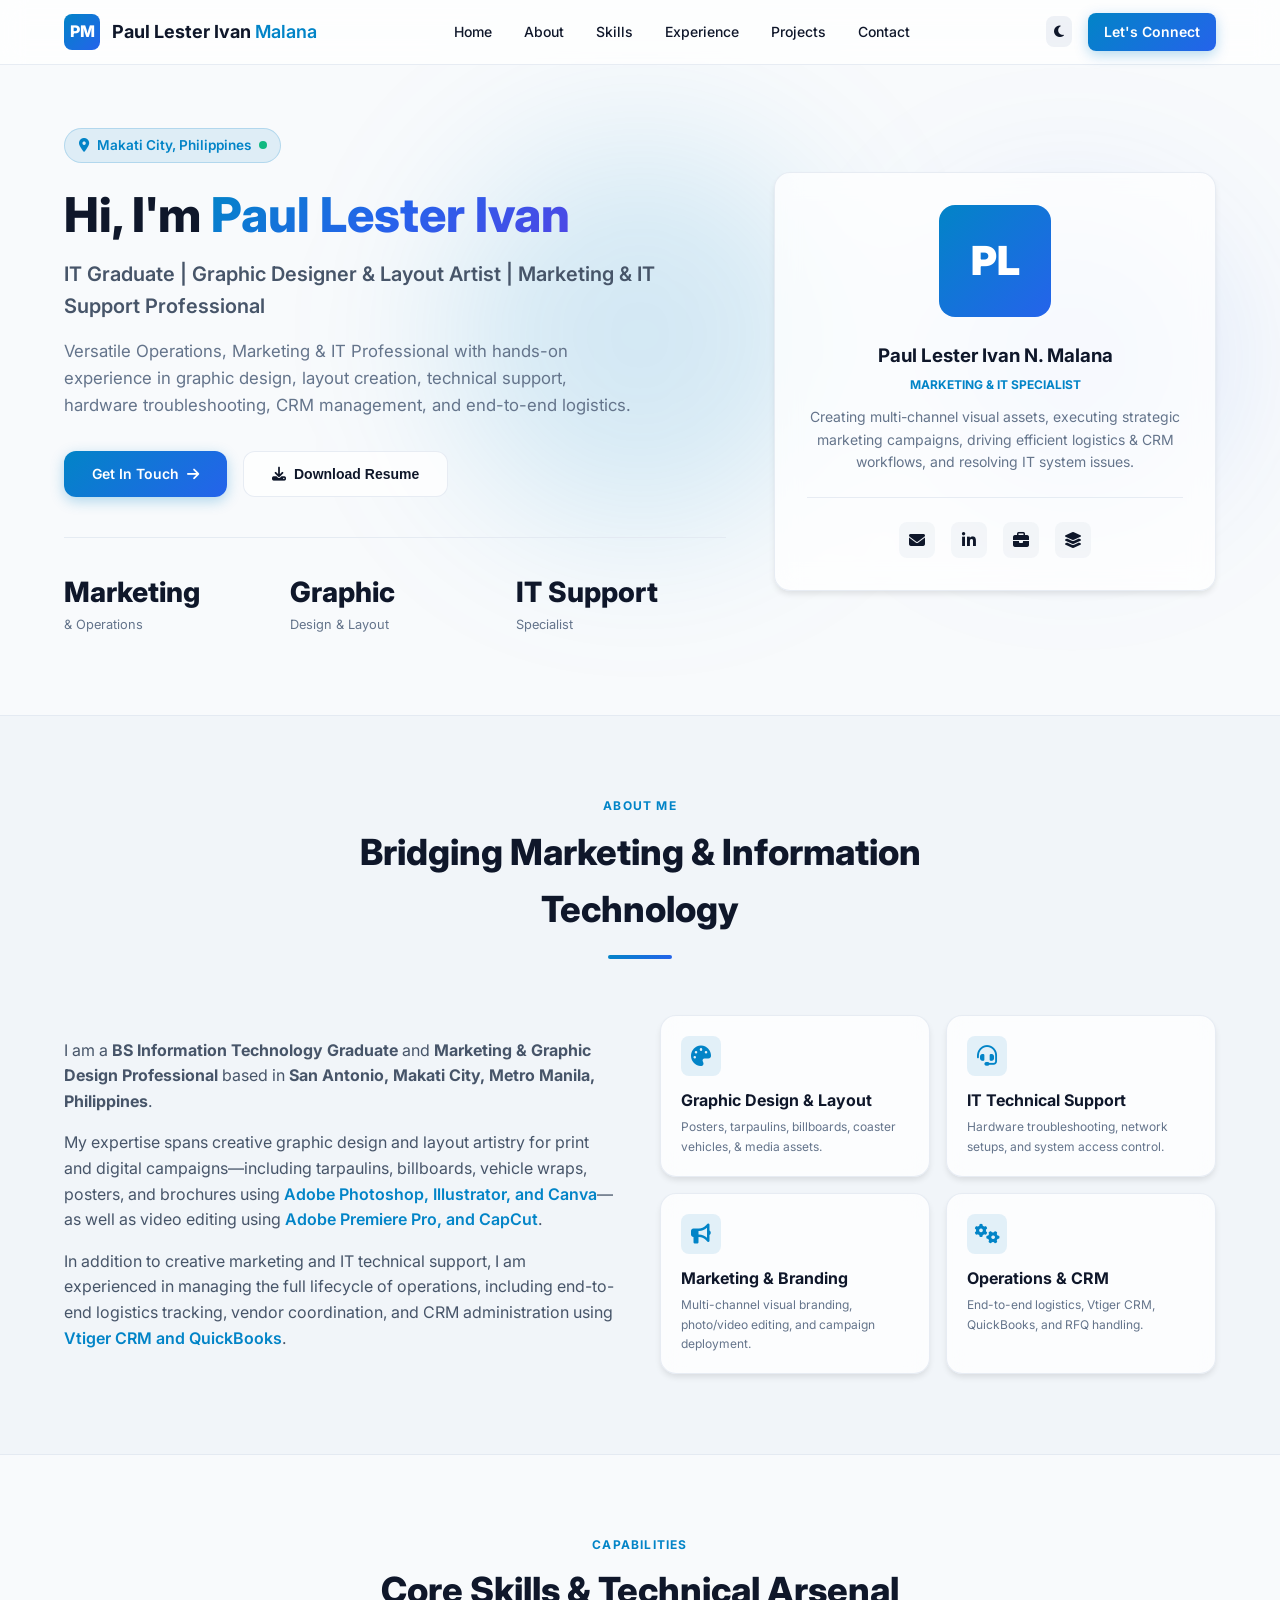
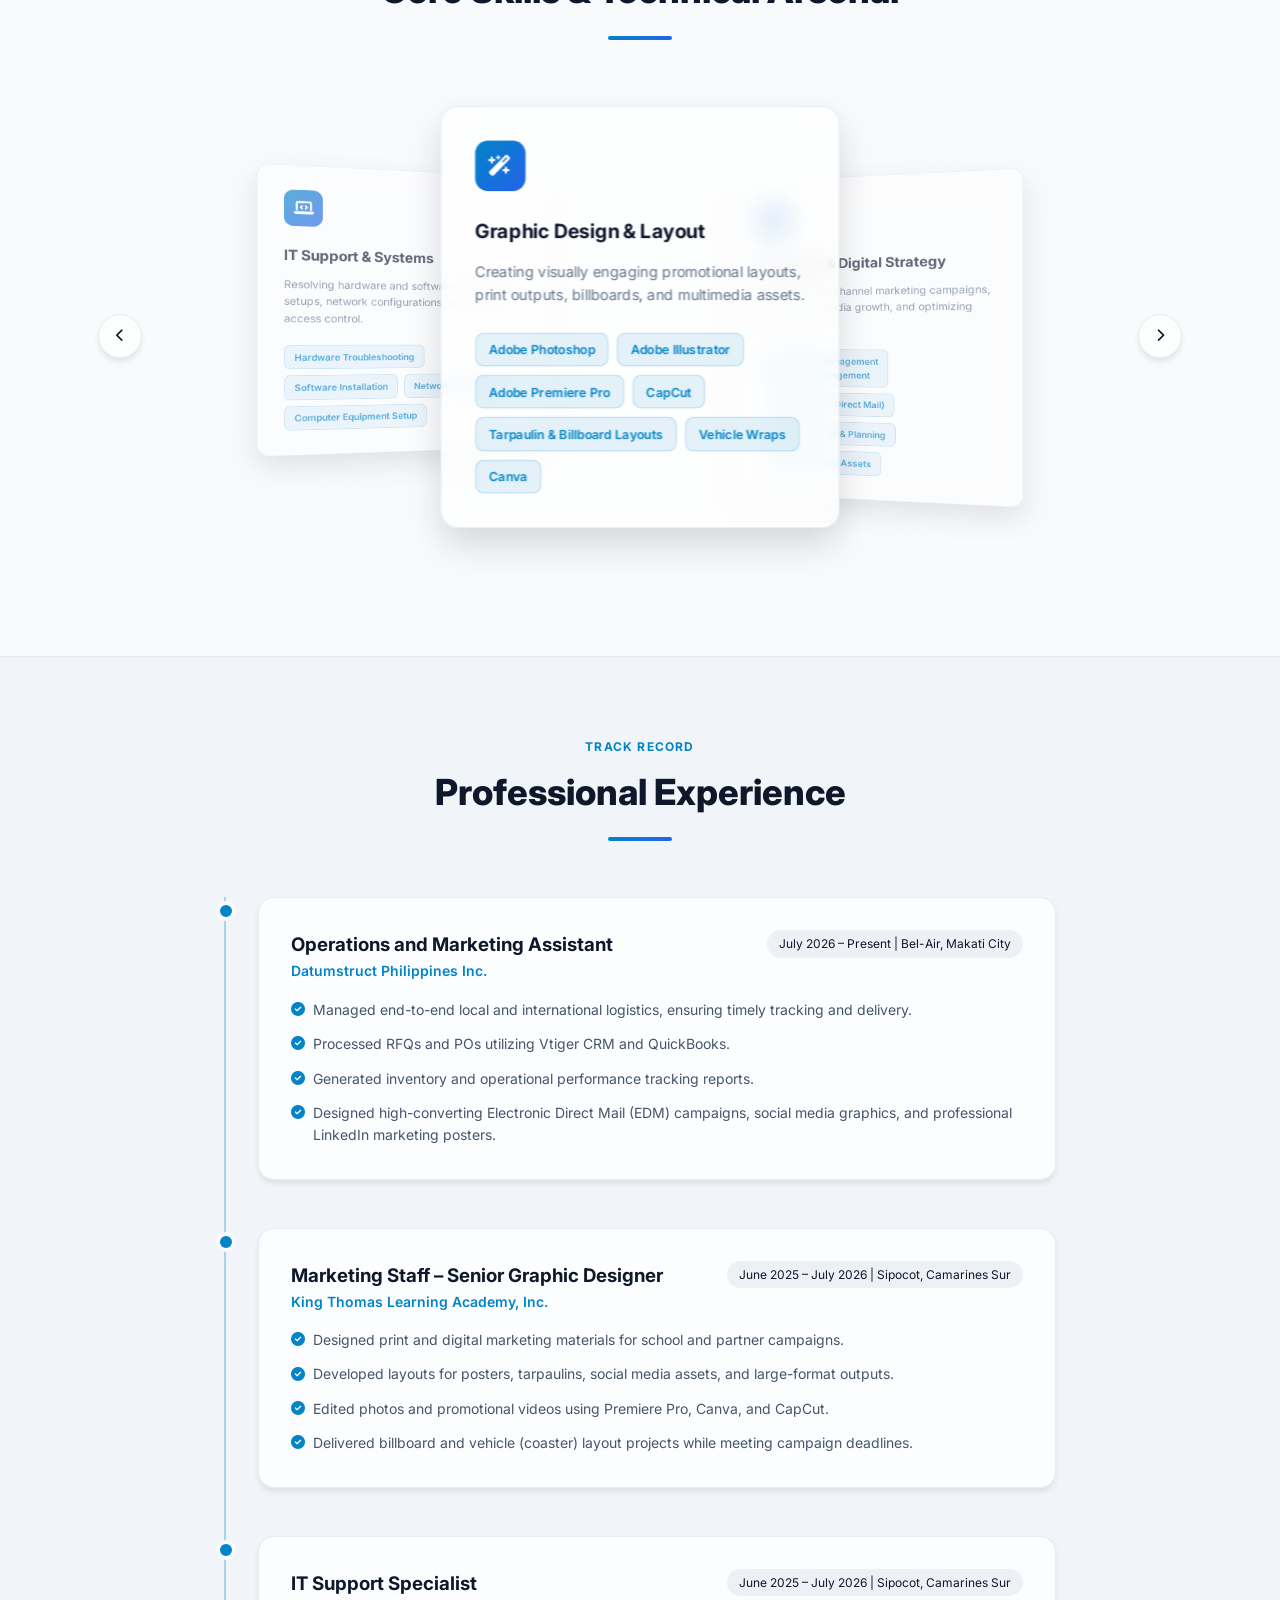
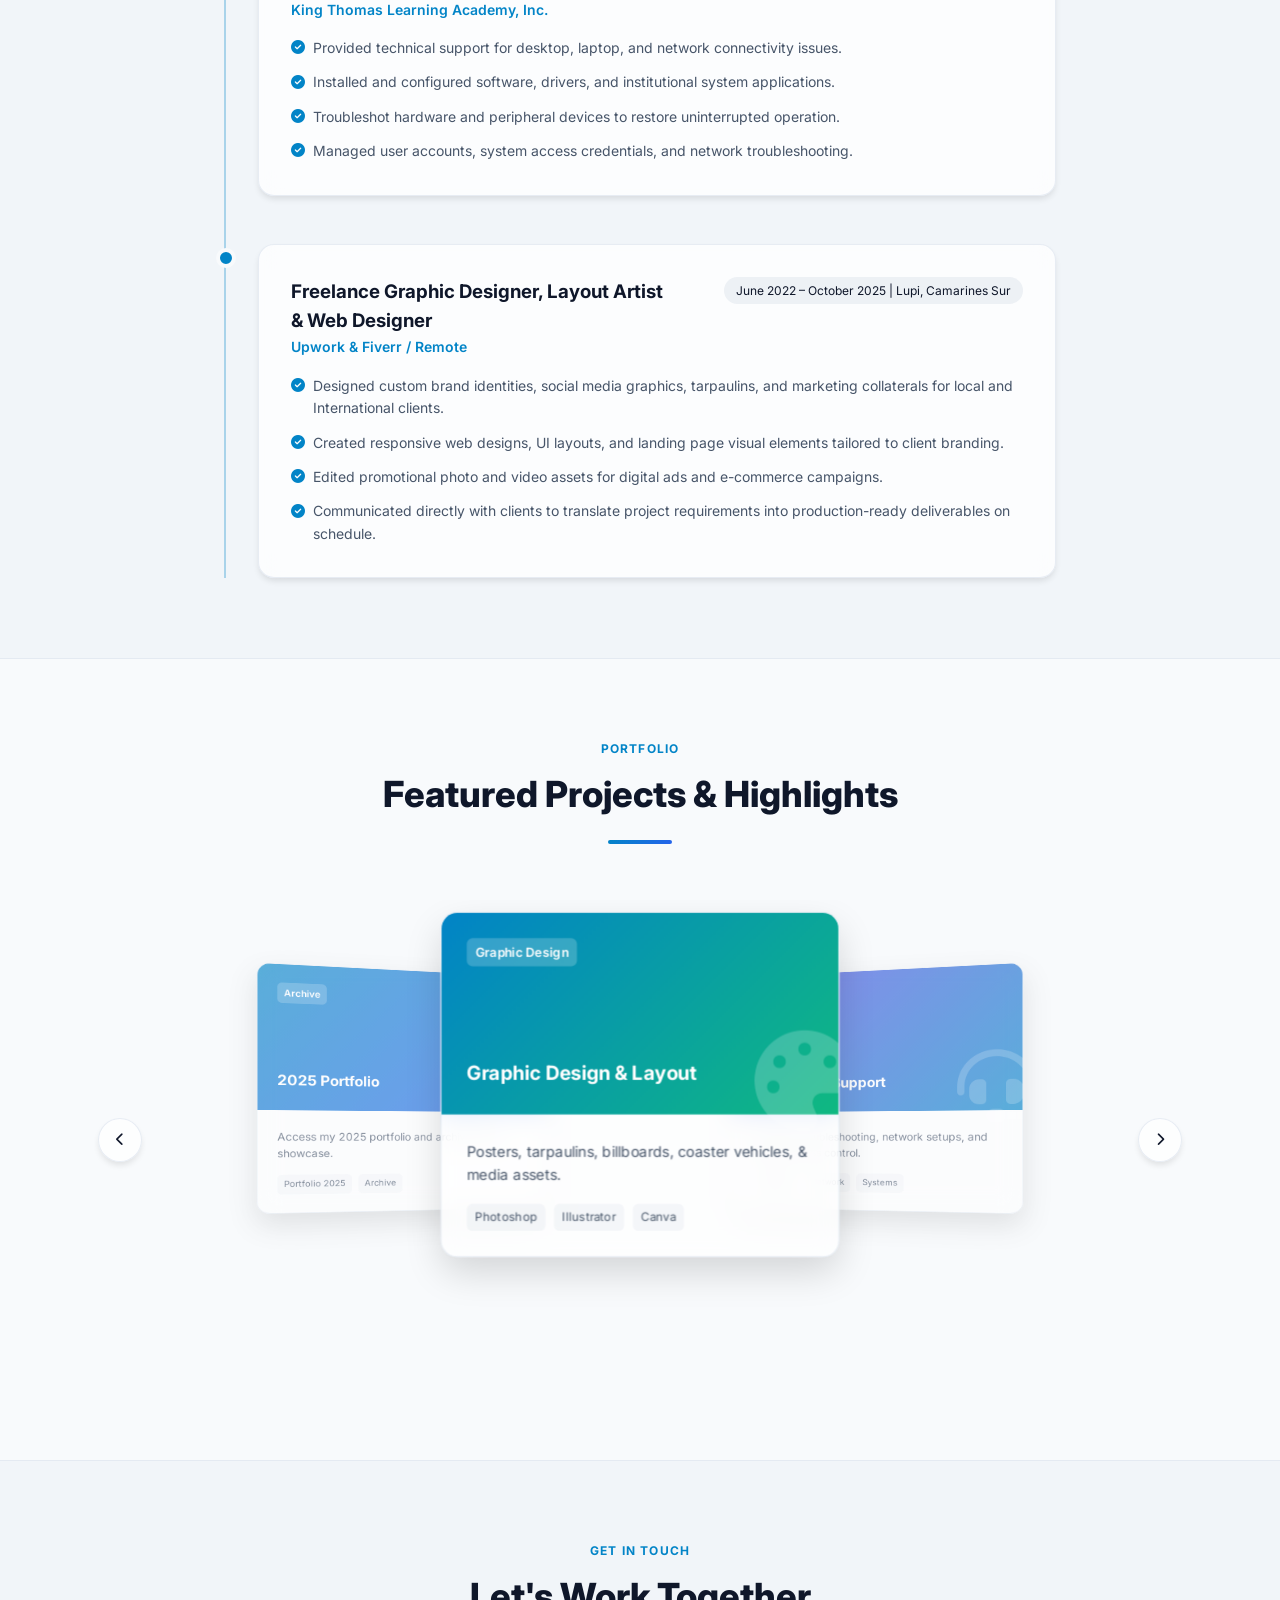
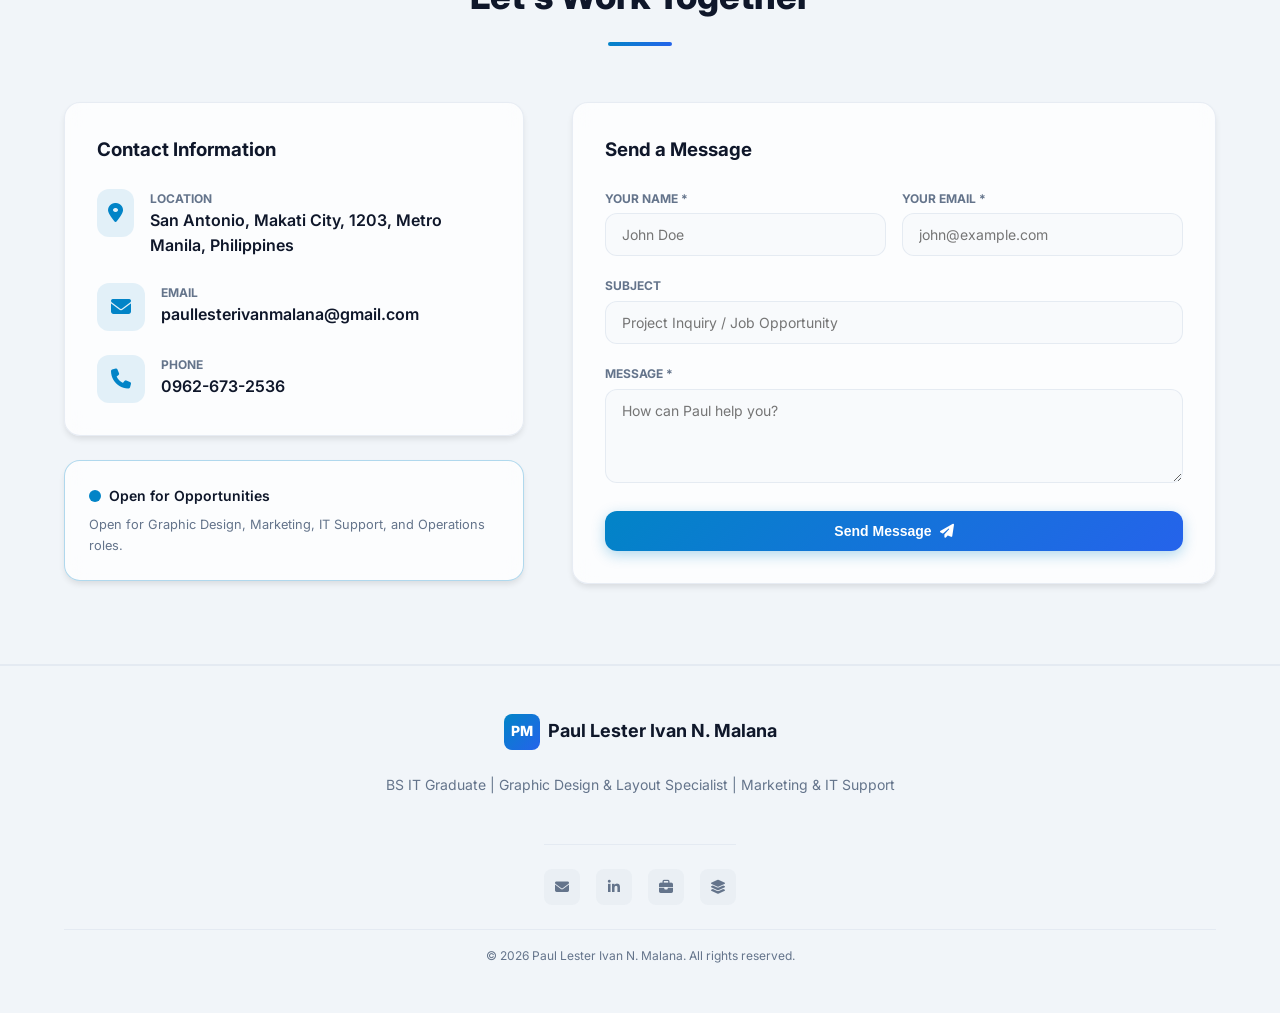
==== index.html @ d12003b9 "Renamed main files" ====
<!DOCTYPE html>
<html lang="en">
<head>
    <meta charset="UTF-8">
    <meta name="viewport" content="width=device-width, initial-scale=1.0">
    <title>Paul Lester Ivan N. Malana | IT Graduate & Graphic Designer</title>
    <link rel="stylesheet" href="https://cdnjs.cloudflare.com/ajax/libs/font-awesome/6.4.0/css/all.min.css">
    <link href="https://fonts.googleapis.com/css2?family=Inter:wght@300;400;500;600;700;800&display=swap" rel="stylesheet">
    <link rel="stylesheet" href="styles.css">
    <script src="projects-carousel.js"></script>
    <script src="experience-animation.js"></script>
    <script src="script.js"></script>
</head>
<body>

    <!-- Header Navigation -->
    <header class="navbar" id="navbar">
        <div class="nav-container">
            <a href="#home" class="brand-logo">
                <div class="logo-badge">PM</div>
                <span class="logo-text">
                    Paul Lester Ivan <span class="highlight-text">Malana</span>
                </span>
            </a>

            <nav class="desktop-nav">
                <a href="#home">Home</a>
                <a href="#about">About</a>
                <a href="#skills">Skills</a>
                <a href="#experience">Experience</a>
                <a href="#projects">Projects</a>
                <a href="#contact">Contact</a>
            </nav>

            <div class="desktop-actions">
                <button id="themeToggle" class="icon-btn" aria-label="Toggle Theme">
                    <i class="fa-solid fa-moon icon-moon"></i>
                    <i class="fa-solid fa-sun icon-sun"></i>
                </button>
                <a href="#contact" class="btn btn-primary btn-sm">Let's Connect</a>
            </div>

            <div class="mobile-controls">
                <button id="themeToggleMobile" class="icon-btn" aria-label="Toggle Theme Mobile">
                    <i class="fa-solid fa-moon icon-moon"></i>
                    <i class="fa-solid fa-sun icon-sun"></i>
                </button>
                <button id="mobileMenuBtn" class="icon-btn" aria-label="Open Navigation Menu">
                    <i class="fa-solid fa-bars" id="menuIcon"></i>
                </button>
            </div>
        </div>

        <div id="mobileMenu" class="mobile-menu hidden">
            <a href="#home">Home</a>
            <a href="#about">About</a>
            <a href="#skills">Skills</a>
            <a href="#experience">Experience</a>
            <a href="#projects">Projects</a>
            <a href="#contact">Contact</a>
            <a href="#contact" class="btn btn-primary btn-full">Get In Touch</a>
        </div>
    </header>

    <main class="main-content">
        <!-- Hero Section -->
        <section id="home" class="hero-section">
            <div class="glow-effect glow-1"></div>
            <div class="glow-effect glow-2"></div>

            <div class="container hero-grid">
                <div class="hero-text">
                    <div class="status-badge">
                        <i class="fa-solid fa-location-dot"></i>
                        <span>Makati City, Philippines</span>
                        <span class="dot-pulse"></span>
                    </div>

                    <h1 class="hero-title">
                        Hi, I'm <span class="gradient-text">Paul Lester Ivan</span>
                    </h1>

                    <p class="hero-subtitle">
                        IT Graduate | Graphic Designer & Layout Artist | Marketing & IT Support Professional
                    </p>

                    <p class="hero-description">
                        Versatile Operations, Marketing & IT Professional with hands-on experience in graphic design, layout creation, technical support, hardware troubleshooting, CRM management, and end-to-end logistics.
                    </p>

                    <div class="hero-actions">
                        <a href="#contact" class="btn btn-primary">
                            Get In Touch <i class="fa-solid fa-arrow-right"></i>
                        </a>
                        <button id="downloadResumeBtn" class="btn btn-secondary">
                            <i class="fa-solid fa-download"></i>
                            <span>Download Resume</span>
                        </button>
                    </div>

                    <div class="quick-stats">
                        <div class="stat-item">
                            <p class="stat-number">Marketing</p>
                            <p class="stat-label">& Operations
                        </div>
                        <div class="stat-item">
                            <p class="stat-number">Graphic</p>
                            <p class="stat-label">Design & Layout</p>
                        </div>
                        <div class="stat-item">
                            <p class="stat-number">IT Support</p>
                            <p class="stat-label">Specialist
                        </div>
                    </div>
                </div>

                <div class="hero-visual">
                    <div class="profile-card glass-card">
                        <div class="avatar-box">PL</div>
                        <div class="profile-info">
                            <h3>Paul Lester Ivan N. Malana</h3>
                            <p class="role-tag">Marketing & IT Specialist</p>
                            <p class="quote">Creating multi-channel visual assets, executing strategic marketing campaigns, driving efficient logistics & CRM workflows, and resolving IT system issues.</p>
                        </div>
                        <div class="social-links">
                            <a href="mailto:paullesterivanmalana@gmail.com" aria-label="Email"><i class="fa-solid fa-envelope"></i></a>
                            <a href="https://linkedin.com/in/paul-lester-ivan-malana-a053092b8" target="_blank" rel="noopener noreferrer" aria-label="LinkedIn"><i class="fa-brands fa-linkedin-in"></i></a>
                            <a href="https://profile.indeed.com" target="_blank" rel="noopener noreferrer" aria-label="Indeed"><i class="fa-solid fa-briefcase"></i></a>
                            <a href="#skills" aria-label="Skills"><i class="fa-solid fa-layer-group"></i></a>
                        </div>
                    </div>
                </div>
            </div>
        </section>

        <!-- About Section -->
        <section id="about" class="section alt-bg">
            <div class="container">
                <div class="section-header">
                    <h2 class="sub-heading">About Me</h2>
                    <p class="main-heading">Bridging Marketing & Information Technology</p>
                    <div class="heading-line"></div>
                </div>

                <div class="about-grid">
                    <div class="about-bio">
                        <p>I am a <strong>BS Information Technology Graduate</strong> and <strong>Marketing & Graphic Design Professional</strong> based in <strong>San Antonio, Makati City, Metro Manila, Philippines</strong>.</p>
                        <p>My expertise spans creative graphic design and layout artistry for print and digital campaigns—including tarpaulins, billboards, vehicle wraps, posters, and brochures using <span class="highlight-text">Adobe Photoshop, Illustrator, and Canva</span>—as well as video editing using <span class="highlight-text">Adobe Premiere Pro, and CapCut</span>.</p>
                        <p>In addition to creative marketing and IT technical support, I am experienced in managing the full lifecycle of operations, including end-to-end logistics tracking, vendor coordination, and CRM administration using <span class="highlight-text">Vtiger CRM and QuickBooks</span>.</p>
                    </div>

                    <div class="cards-grid">
                        <div class="glass-card feature-card">
                            <div class="card-icon"><i class="fa-solid fa-palette"></i></div>
                            <h4>Graphic Design & Layout</h4>
                            <p>Posters, tarpaulins, billboards, coaster vehicles, & media assets.</p>
                        </div>

                        <div class="glass-card feature-card">
                            <div class="card-icon"><i class="fa-solid fa-headset"></i></div>
                            <h4>IT Technical Support</h4>
                            <p>Hardware troubleshooting, network setups, and system access control.</p>
                        </div>

                        <div class="glass-card feature-card">
                            <div class="card-icon"><i class="fa-solid fa-bullhorn"></i></div>
                            <h4>Marketing & Branding</h4>
                            <p>Multi-channel visual branding, photo/video editing, and campaign deployment.</p>
                        </div>

                        <div class="glass-card feature-card">
                            <div class="card-icon"><i class="fa-solid fa-gears"></i></div>
                            <h4>Operations & CRM</h4>
                            <p>End-to-end logistics, Vtiger CRM, QuickBooks, and RFQ handling.</p>
                        </div>
                        </div>
                    </div>
                </div>
            </div>
        </section>

        <!-- Skills Section with 3D Cylinder Loop Carousel -->
        <section id="skills" class="section">
            <div class="container">
                <div class="section-header">
                    <h2 class="sub-heading">Capabilities</h2>
                    <p class="main-heading">Core Skills & Technical Arsenal</p>
                    <div class="heading-line"></div>
                </div>

                <div class="cylinder-carousel-container">
                    <button class="carousel-btn prev-btn" id="skillsPrevBtn" aria-label="Previous Slide">
                        <i class="fa-solid fa-chevron-left"></i>
                    </button>

                    <div class="cylinder-stage" id="skillsStage">
                        <div class="cylinder-track" id="skillsTrack">
                            
                            <!-- Card 1 -->
                            <div class="glass-card skill-card cylinder-card">
                                <div class="skill-icon"><i class="fa-solid fa-wand-magic-sparkles"></i></div>
                                <h3>Graphic Design & Layout</h3>
                                <p>Creating visually engaging promotional layouts, print outputs, billboards, and multimedia assets.</p>
                                <div class="tag-group">
                                    <span class="tag">Adobe Photoshop</span>
                                    <span class="tag">Adobe Illustrator</span>
                                    <span class="tag">Adobe Premiere Pro</span>
                                    <span class="tag">CapCut</span>
                                    <span class="tag">Tarpaulin & Billboard Layouts</span>
                                    <span class="tag">Vehicle Wraps</span>
                                    <span class="tag">Canva</span>
                                </div>
                            </div>

                            <!-- Card 2 -->
                            <div class="glass-card skill-card cylinder-card">
                                <div class="skill-icon"><i class="fa-solid fa-bullhorn"></i></div>
                                <h3>Marketing & Digital Strategy</h3>
                                <p>Executing multi-channel marketing campaigns, driving social media growth, and optimizing email outreach.</p>
                                <div class="tag-group">
                                    <span class="tag">Social Media Management <br> & Audience Engagement</span>
                                    <span class="tag">EDM (Electronic Direct Mail)</span>
                                    <span class="tag">Content Strategy & Planning</span>
                                    <span class="tag">Digital Marketing Assets</span>
                                </div>
                            </div>

                            <!-- Card 3 -->
                            <div class="glass-card skill-card cylinder-card">
                                <div class="skill-icon"><i class="fa-solid fa-gears"></i></div>
                                <h3>Operations & CRM</h3>
                                <p>Handling end-to-end local & international logistics Arrangement, QuickBooks logging, and Vtiger CRM workflows.</p>
                                <div class="tag-group">
                                    <span class="tag">Vtiger CRM</span>
                                    <span class="tag">QuickBooks</span>
                                    <span class="tag">Logistics Arrangement</span>
                                    <span class="tag">Vendor RFQs & POs</span>
                                    <span class="tag">MS Office / Excel</span>
                                </div>
                            </div>

                            <!-- Card 4 -->
                            <div class="glass-card skill-card cylinder-card">
                                <div class="skill-icon"><i class="fa-solid fa-laptop-code"></i></div>
                                <h3>IT Support & Systems</h3>
                                <p>Resolving hardware and software issues, driver setups, network configurations, and system access control.</p>
                                <div class="tag-group">
                                    <span class="tag">Hardware Troubleshooting</span>
                                    <span class="tag">Software Installation</span>
                                    <span class="tag">Network Connectivity</span>
                                    <span class="tag">Computer Equipment Setup</span>
                                </div>
                            </div>

                        </div>
                    </div>

                    <button class="carousel-btn next-btn" id="skillsNextBtn" aria-label="Next Slide">
                        <i class="fa-solid fa-chevron-right"></i>
                    </button>
                </div>
            </div>
        </section>

        <!-- Experience Section -->
        <section id="experience" class="section alt-bg">
            <div class="container">
                <div class="section-header">
                    <h2 class="sub-heading">Track Record</h2>
                    <p class="main-heading">Professional Experience</p>
                    <div class="heading-line"></div>
                </div>

                <div class="timeline">
                    <!-- Role 1: Datumstruct -->
                    <div class="timeline-item">
                        <div class="timeline-dot"></div>
                        <div class="glass-card timeline-card">
                            <div class="timeline-header">
                                <div>
                                    <h3>Operations and Marketing Assistant</h3>
                                    <p class="company-name">Datumstruct Philippines Inc.</p>
                                </div>
                                <span class="time-badge">July 2026 – Present | Bel-Air, Makati City</span>
                            </div>
                            <ul class="bullet-list">
                                <li><i class="fa-solid fa-circle-check"></i> Managed end-to-end local and international logistics, ensuring timely tracking and delivery.</li>
                                <li><i class="fa-solid fa-circle-check"></i> Processed RFQs and POs utilizing Vtiger CRM and QuickBooks.</li>
                                <li><i class="fa-solid fa-circle-check"></i> Generated inventory and operational performance tracking reports.</li>
                                <li><i class="fa-solid fa-circle-check"></i> Designed high-converting Electronic Direct Mail (EDM) campaigns, social media graphics, and professional LinkedIn marketing posters.</li>
                            </ul>
                        </div>
                    </div>

                    <!-- Role 2: King Thomas Marketing/Graphic Design -->
                    <div class="timeline-item">
                        <div class="timeline-dot"></div>
                        <div class="glass-card timeline-card">
                            <div class="timeline-header">
                                <div>
                                    <h3>Marketing Staff – Senior Graphic Designer</h3>
                                    <p class="company-name">King Thomas Learning Academy, Inc.</p>
                                </div>
                                <span class="time-badge">June 2025 – July 2026 | Sipocot, Camarines Sur</span>
                            </div>
                            <ul class="bullet-list">
                                <li><i class="fa-solid fa-circle-check"></i> Designed print and digital marketing materials for school and partner campaigns.</li>
                                <li><i class="fa-solid fa-circle-check"></i> Developed layouts for posters, tarpaulins, social media assets, and large-format outputs.</li>
                                <li><i class="fa-solid fa-circle-check"></i> Edited photos and promotional videos using Premiere Pro, Canva, and CapCut.</li>
                                <li><i class="fa-solid fa-circle-check"></i> Delivered billboard and vehicle (coaster) layout projects while meeting campaign deadlines.</li>
                            </ul>
                        </div>
                    </div>

                    <!-- Role 3: King Thomas IT Support -->
                    <div class="timeline-item">
                        <div class="timeline-dot"></div>
                        <div class="glass-card timeline-card">
                            <div class="timeline-header">
                                <div>
                                    <h3>IT Support Specialist</h3>
                                    <p class="company-name">King Thomas Learning Academy, Inc.</p>
                                </div>
                                <span class="time-badge">June 2025 – July 2026 | Sipocot, Camarines Sur</span>
                            </div>
                            <ul class="bullet-list">
                                <li><i class="fa-solid fa-circle-check"></i> Provided technical support for desktop, laptop, and network connectivity issues.</li>
                                <li><i class="fa-solid fa-circle-check"></i> Installed and configured software, drivers, and institutional system applications.</li>
                                <li><i class="fa-solid fa-circle-check"></i> Troubleshot hardware and peripheral devices to restore uninterrupted operation.</li>
                                <li><i class="fa-solid fa-circle-check"></i> Managed user accounts, system access credentials, and network troubleshooting.</li>
                            </ul>
                        </div>
                    </div>

                    <!-- Role 4: Freelance (NEW) -->
                    <div class="timeline-item">
                        <div class="timeline-dot"></div>
                        <div class="glass-card timeline-card">
                            <div class="timeline-header">
                                <div>
                                    <h3>Freelance Graphic Designer, Layout Artist <br>& Web Designer</h3>
                                    <p class="company-name">Upwork & Fiverr / Remote</p>
                                </div>
                                <span class="time-badge"> June 2022 – October 2025 | Lupi, Camarines Sur</span>
                            </div>
                            <ul class="bullet-list">
                                <li><i class="fa-solid fa-circle-check"></i> Designed custom brand identities, social media graphics, tarpaulins, and marketing collaterals for local and International clients.</li>
                                <li><i class="fa-solid fa-circle-check"></i> Created responsive web designs, UI layouts, and landing page visual elements tailored to client branding.</li>
                                <li><i class="fa-solid fa-circle-check"></i> Edited promotional photo and video assets for digital ads and e-commerce campaigns.</li>
                                <li><i class="fa-solid fa-circle-check"></i> Communicated directly with clients to translate project requirements into production-ready deliverables on schedule.</li>
                            </ul>
                        </div>
                    </div>
                </div>
            </div>
        </section>

        <!-- Projects Section -->
        <section id="projects" class="section">
            <div class="container">
                <div class="section-header">
                    <h2 class="sub-heading">Portfolio</h2>
                    <p class="main-heading">Featured Projects & Highlights</p>
                    <div class="heading-line"></div>
                </div>

                <div class="cylinder-carousel-container">
                    <button class="carousel-btn prev-btn" id="projectsPrevBtn" aria-label="Previous Project">
                        <i class="fa-solid fa-chevron-left"></i>
                    </button>

                    <div class="cylinder-stage" id="projectsStage">
                        <div class="cylinder-track" id="projectsTrack">
                            
                            <!-- Card 1: Graphic Design & Layout -->
                            <a href="gallery.html" class="glass-card project-card cylinder-card project-link">
                                <div class="project-banner gradient-marketing">
                                    <i class="fa-solid fa-palette banner-icon"></i>
                                    <span class="category-tag">Graphic Design</span>
                                    <h3>Graphic Design & Layout</h3>
                                </div>
                                <div class="project-body">
                                    <p>Posters, tarpaulins, billboards, coaster vehicles, & media assets.</p>
                                    <div class="tag-group">
                                        <span class="tag-sm">Photoshop</span>
                                        <span class="tag-sm">Illustrator</span>
                                        <span class="tag-sm">Canva</span>
                                    </div>
                                </div>
                            </a>

                            <!-- Card 2: IT Technical Support -->
                            <a href="gallery.html" class="glass-card project-card cylinder-card project-link">
                                <div class="project-banner gradient-systems">
                                    <i class="fa-solid fa-headset banner-icon"></i>
                                    <span class="category-tag">IT Support</span>
                                    <h3>IT Technical Support</h3>
                                </div>
                                <div class="project-body">
                                    <p>Hardware troubleshooting, network setups, and system access control.</p>
                                    <div class="tag-group">
                                        <span class="tag-sm">Hardware</span>
                                        <span class="tag-sm">Network</span>
                                        <span class="tag-sm">Systems</span>
                                    </div>
                                </div>
                            </a>

                            <!-- Card 3: Marketing & Branding -->
                            <a href="gallery.html" class="glass-card project-card cylinder-card project-link">
                                <div class="project-banner gradient-marketing">
                                    <i class="fa-solid fa-bullhorn banner-icon"></i>
                                    <span class="category-tag">Marketing</span>
                                    <h3>Marketing & Branding</h3>
                                </div>
                                <div class="project-body">
                                    <p>Multi-channel visual branding, photo/video editing, and campaign deployment.</p>
                                    <div class="tag-group">
                                        <span class="tag-sm">EDM</span>
                                        <span class="tag-sm">Social Media</span>
                                        <span class="tag-sm">Branding</span>
                                    </div>
                                </div>
                            </a>

                            <!-- Card 4: Operations & CRM -->
                            <a href="gallery.html" class="glass-card project-card cylinder-card project-link">
                                <div class="project-banner gradient-ops">
                                    <i class="fa-solid fa-gears banner-icon"></i>
                                    <span class="category-tag">Operations</span>
                                    <h3>Operations & CRM</h3>
                                </div>
                                <div class="project-body">
                                    <p>End-to-end logistics, Vtiger CRM, QuickBooks, and RFQ handling.</p>
                                    <div class="tag-group">
                                        <span class="tag-sm">Vtiger CRM</span>
                                        <span class="tag-sm">QuickBooks</span>
                                        <span class="tag-sm">Logistics</span>
                                    </div>
                                </div>
                            </a>

                            <!-- Card 5: 2025 Portfolio -->
                            <a href="gallery.html" class="glass-card project-card cylinder-card project-link">
                                <div class="project-banner gradient-ops">
                                    <i class="fa-solid fa-folder-open banner-icon"></i>
                                    <span class="category-tag">Archive</span>
                                    <h3>2025 Portfolio</h3>
                                </div>
                                <div class="project-body">
                                    <p>Access my 2025 portfolio and archived work showcase.</p>
                                    <div class="tag-group">
                                        <span class="tag-sm">Portfolio 2025</span>
                                        <span class="tag-sm">Archive</span>
                                    </div>
                                </div>
                            </a>

                        </div>
                    </div>

                    <button class="carousel-btn next-btn" id="projectsNextBtn" aria-label="Next Project">
                        <i class="fa-solid fa-chevron-right"></i>
                    </button>
                </div>
            </div>
        </section>

        <!-- Contact Section -->
        <section id="contact" class="section alt-bg">
            <div class="container">
                <div class="section-header">
                    <h2 class="sub-heading">Get In Touch</h2>
                    <p class="main-heading">Let's Work Together</p>
                    <div class="heading-line"></div>
                </div>

                <div class="contact-grid">
                    <div class="contact-info">
                        <div class="glass-card contact-card">
                            <h3>Contact Information</h3>
                            <div class="info-list">
                                <div class="info-item">
                                    <div class="info-icon"><i class="fa-solid fa-location-dot"></i></div>
                                    <div>
                                        <p class="label">Location</p>
                                        <p class="val">San Antonio, Makati City, 1203, Metro Manila, Philippines</p>
                                    </div>
                                </div>
                                <div class="info-item">
                                    <div class="info-icon"><i class="fa-solid fa-envelope"></i></div>
                                    <div>
                                        <p class="label">Email</p>
                                        <a href="mailto:paullesterivanmalana@gmail.com" class="val link">paullesterivanmalana@gmail.com</a>
                                    </div>
                                </div>
                                <div class="info-item">
                                    <div class="info-icon"><i class="fa-solid fa-phone"></i></div>
                                    <div>
                                        <p class="label">Phone</p>
                                        <p class="val">0962-673-2536</p>
                                    </div>
                                </div>
                            </div>
                        </div>

                        <div class="glass-card status-card">
                            <div class="status-indicator">
                                <span class="ping-dot"></span>
                                <span class="status-text">Open for Opportunities</span>
                            </div>
                            <p>Open for Graphic Design, Marketing, IT Support, and Operations roles.</p>
                        </div>
                    </div>

                    <div class="contact-form-wrapper">
                        <div class="glass-card contact-card">
                            <h3>Send a Message</h3>
                            <form id="contactForm">
                                <div class="form-row">
                                    <div class="form-group">
                                        <label for="name">Your Name *</label>
                                        <input type="text" id="name" required placeholder="John Doe">
                                    </div>
                                    <div class="form-group">
                                        <label for="email">Your Email *</label>
                                        <input type="email" id="email" required placeholder="john@example.com">
                                    </div>
                                </div>
                                <div class="form-group">
                                    <label for="subject">Subject</label>
                                    <input type="text" id="subject" placeholder="Project Inquiry / Job Opportunity">
                                </div>
                                <div class="form-group">
                                    <label for="message">Message *</label>
                                    <textarea id="message" rows="4" required placeholder="How can Paul help you?"></textarea>
                                </div>
                                <button type="submit" id="submitBtn" class="btn btn-primary btn-full">
                                    <span>Send Message</span>
                                    <i class="fa-solid fa-paper-plane"></i>
                                </button>
                            </form>
                            <div id="formFeedback" class="form-feedback hidden"></div>
                        </div>
                    </div>
                </div>
            </div>
        </section>
    </main>

    <footer class="footer">
    <div class="container footer-content">
        <div class="footer-brand">
            <div class="logo-badge">PM</div>
            <span class="logo-text">Paul Lester Ivan N. Malana</span>
        </div>
        <p>BS IT Graduate | Graphic Design & Layout Specialist | Marketing & IT Support</p>
        <div class="social-links">
            <a href="mailto:paullesterivanmalana@gmail.com" aria-label="Email Me"><i class="fa-solid fa-envelope"></i></a>
            <a href="https://linkedin.com/in/paul-lester-ivan-malana-a053092b8" target="_blank" rel="noopener noreferrer" aria-label="LinkedIn Profile"><i class="fa-brands fa-linkedin-in"></i></a>
            <a href="https://profile.indeed.com" target="_blank" rel="noopener noreferrer" aria-label="Indeed Profile"><i class="fa-solid fa-briefcase"></i></a>
            <a href="#skills" aria-label="Capabilities & Skills"><i class="fa-solid fa-layer-group"></i></a>
        </div>
        <p class="copyright">&copy; <span id="year"></span> Paul Lester Ivan N. Malana. All rights reserved.</p>
    </div>
</footer>

    <script>
        document.addEventListener('DOMContentLoaded', () => {
            document.getElementById('year').textContent = new Date().getFullYear();

            const themeToggleBtn = document.getElementById('themeToggle');
            const themeToggleMobileBtn = document.getElementById('themeToggleMobile');
            
            function toggleDarkMode() {
                document.body.classList.toggle('dark');
                localStorage.setItem('theme', document.body.classList.contains('dark') ? 'dark' : 'light');
            }

            if (localStorage.getItem('theme') === 'dark' || (!localStorage.getItem('theme') && window.matchMedia('(prefers-color-scheme: dark)').matches)) {
                document.body.classList.add('dark');
            }

            themeToggleBtn?.addEventListener('click', toggleDarkMode);
            themeToggleMobileBtn?.addEventListener('click', toggleDarkMode);

            const mobileMenuBtn = document.getElementById('mobileMenuBtn');
            const mobileMenu = document.getElementById('mobileMenu');
            const menuIcon = document.getElementById('menuIcon');

            mobileMenuBtn?.addEventListener('click', () => {
                mobileMenu.classList.toggle('hidden');
                menuIcon.classList.toggle('fa-bars');
                menuIcon.classList.toggle('fa-xmark');
            });

            document.querySelectorAll('#mobileMenu a').forEach(link => {
                link.addEventListener('click', () => {
                    mobileMenu.classList.add('hidden');
                    menuIcon.classList.add('fa-bars');
                    menuIcon.classList.remove('fa-xmark');
                });
            });

            const downloadBtn = document.getElementById('downloadResumeBtn');
            downloadBtn?.addEventListener('click', () => {
                const orig = downloadBtn.innerHTML;
                downloadBtn.innerHTML = `<i class="fa-solid fa-spinner animate-spin"></i> Preparing...`;
                
                setTimeout(() => {
                    downloadBtn.innerHTML = `<i class="fa-solid fa-check"></i> Download Started!`;
                    
                    const blob = new Blob([
                        "PAUL LESTER IVAN N. MALANA\n" +
                        "BS IT Graduate | Graphic Design & Layout Artist | Marketing & IT Support\n" +
                        "Location: San Antonio, Makati City, 1203\n" +
                        "Email: paullesterivanmalana@gmail.com\n" +
                        "Phone: 0962-673-2536\n\n" +
                        "EXPERIENCE HIGHLIGHTS:\n" +
                        "- Operations and Marketing Assistant at Datumstruct Philippines Inc.\n" +
                        "- Senior Graphic Designer & Marketing Staff at King Thomas Learning Academy, Inc.\n" +
                        "- IT Support Specialist (Desktop, Laptop, Network Troubleshooting)\n" +
                        "- Software: Photoshop, Illustrator, Premiere Pro, Vtiger CRM, QuickBooks"
                    ], { type: 'text/plain' });
                    
                    const a = document.createElement('a');
                    a.href = URL.createObjectURL(blob);
                    a.download = 'Paul_Lester_Ivan_Malana_Resume.txt';
                    document.body.appendChild(a);
                    a.click();
                    document.body.removeChild(a);

                    setTimeout(() => downloadBtn.innerHTML = orig, 3000);
                }, 1000);
            });

            const filterBtns = document.querySelectorAll('.filter-btn');
            const projectCards = document.querySelectorAll('.project-card');

            filterBtns.forEach(btn => {
                btn.addEventListener('click', () => {
                    filterBtns.forEach(b => b.classList.remove('active'));
                    btn.classList.add('active');

                    const filterValue = btn.getAttribute('data-filter');
                    projectCards.forEach(card => {
                        card.style.display = (filterValue === 'all' || card.getAttribute('data-category') === filterValue) ? 'flex' : 'none';
                    });
                });
            });

            const contactForm = document.getElementById('contactForm');
            const formFeedback = document.getElementById('formFeedback');
            const submitBtn = document.getElementById('submitBtn');

            contactForm?.addEventListener('submit', (e) => {
                e.preventDefault();
                const orig = submitBtn.innerHTML;
                submitBtn.disabled = true;
                submitBtn.innerHTML = `<i class="fa-solid fa-circle-notch animate-spin"></i> Sending...`;

                setTimeout(() => {
                    submitBtn.disabled = false;
                    submitBtn.innerHTML = orig;
                    formFeedback.innerHTML = `<i class="fa-solid fa-circle-check"></i> Thank you! Your message has been sent to Paul.`;
                    formFeedback.classList.remove('hidden');
                    contactForm.reset();
                    setTimeout(() => formFeedback.classList.add('hidden'), 5000);
                }, 1200);
            });
        });
    </script>
</body>
</html>
---- styles.css ----
/* CSS Variables & Custom System */
:root {
    --bg-main: #f8fafc;
    --bg-alt: #f1f5f9;
    --bg-card: rgba(255, 255, 255, 0.75);
    --border-color: rgba(226, 232, 240, 0.8);
    --text-primary: #0f172a;
    --text-secondary: #475569;
    --text-muted: #64748b;
    --accent-sky: #0284c7;
    --accent-blue: #2563eb;
    --shadow-sm: 0 1px 2px 0 rgba(0, 0, 0, 0.05);
    --shadow-md: 0 4px 6px -1px rgba(0, 0, 0, 0.1);
    --shadow-lg: 0 10px 15px -3px rgba(0, 0, 0, 0.1);
    --transition: all 0.3s cubic-bezier(0.4, 0, 0.2, 1);
}

body.dark {
    --bg-main: #020617;
    --bg-alt: #0f172a;
    --bg-card: rgba(15, 23, 42, 0.75);
    --border-color: rgba(255, 255, 255, 0.08);
    --text-primary: #f8fafc;
    --text-secondary: #cbd5e1;
    --text-muted: #94a3b8;
}

/* Base Styles */
* {
    margin: 0;
    padding: 0;
    box-sizing: border-box;
}

html {
    scroll-behavior: smooth;
}

body {
    font-family: 'Inter', sans-serif;
    background-color: var(--bg-main);
    color: var(--text-primary);
    line-height: 1.6;
    transition: var(--transition);
}

a {
    text-decoration: none;
    color: inherit;
}

ul {
    list-style: none;
}

.container {
    max-width: 1200px;
    margin: 0 auto;
    padding: 0 1.5rem;
}

.section {
    padding: 5rem 0;
}

.alt-bg {
    background-color: var(--bg-alt);
    border-top: 1px solid var(--border-color);
    border-bottom: 1px solid var(--border-color);
}

.hidden {
    display: none !important;
}

/* Glassmorphism */
.glass-card {
    background: var(--bg-card);
    backdrop-filter: blur(12px);
    -webkit-backdrop-filter: blur(12px);
    border: 1px solid var(--border-color);
    border-radius: 1rem;
    box-shadow: var(--shadow-md);
}

/* Gradients & Text */
.gradient-text {
    background: linear-gradient(135deg, #0284c7 0%, #2563eb 50%, #4f46e5 100%);
    -webkit-background-clip: text;
    background-clip: text;
    -webkit-text-fill-color: transparent;
}

.highlight-text {
    color: var(--accent-sky);
    font-weight: 600;
}

/* Navbar */
.navbar {
    position: fixed;
    top: 0;
    left: 0;
    width: 100%;
    z-index: 100;
    background: var(--bg-card);
    backdrop-filter: blur(12px);
    border-bottom: 1px solid var(--border-color);
}

.nav-container {
    max-width: 1200px;
    margin: 0 auto;
    height: 4rem;
    padding: 0 1.5rem;
    display: flex;
    align-items: center;
    justify-content: space-between;
}

.brand-logo {
    display: flex;
    align-items: center;
    gap: 0.75rem;
}

.logo-badge {
    width: 2.25rem;
    height: 2.25rem;
    border-radius: 0.5rem;
    background: linear-gradient(135deg, #0284c7 0%, #2563eb 100%);
    color: white;
    font-weight: 800;
    display: flex;
    align-items: center;
    justify-content: center;
}

.logo-text {
    font-weight: 700;
    font-size: 1.125rem;
}

.desktop-nav {
    display: flex;
    gap: 2rem;
    font-size: 0.875rem;
    font-weight: 500;
}

.desktop-nav a:hover {
    color: var(--accent-sky);
}

.desktop-actions, .mobile-controls {
    display: flex;
    align-items: center;
    gap: 1rem;
}

.mobile-controls {
    display: none;
}

.icon-btn {
    padding: 0.5rem;
    border-radius: 0.5rem;
    background: rgba(203, 213, 225, 0.3);
    border: none;
    color: var(--text-primary);
    cursor: pointer;
}

body.dark .icon-moon { display: none; }
body:not(.dark) .icon-sun { display: none; }
body.dark .icon-sun { color: #f59e0b; }

.mobile-menu {
    border-bottom: 1px solid var(--border-color);
    background: var(--bg-card);
    padding: 1rem 1.5rem 1.5rem;
    display: flex;
    flex-direction: column;
    gap: 1rem;
}

/* Buttons */
.btn {
    display: inline-flex;
    align-items: center;
    justify-content: center;
    gap: 0.5rem;
    padding: 0.75rem 1.75rem;
    border-radius: 0.75rem;
    font-weight: 600;
    font-size: 0.875rem;
    cursor: pointer;
    transition: var(--transition);
    border: none;
}

.btn-primary {
    background: linear-gradient(135deg, #0284c7 0%, #2563eb 100%);
    color: white;
    box-shadow: 0 4px 14px 0 rgba(2, 132, 199, 0.3);
}

.btn-primary:hover {
    opacity: 0.9;
    transform: translateY(-1px);
}

.btn-secondary {
    background: var(--bg-card);
    border: 1px solid var(--border-color);
    color: var(--text-primary);
}

.btn-secondary:hover {
    border-color: var(--accent-sky);
    transform: translateY(-1px);
}

.btn-sm {
    padding: 0.5rem 1rem;
    border-radius: 0.5rem;
}

.btn-full {
    width: 100%;
}

/* Hero Section */
.hero-section {
    position: relative;
    padding: 8rem 0 5rem;
    overflow: hidden;
}

.glow-effect {
    position: absolute;
    border-radius: 50%;
    filter: blur(80px);
    pointer-events: none;
    z-index: -1;
}

.glow-1 {
    top: 20%;
    left: 50%;
    transform: translateX(-50%);
    width: 24rem;
    height: 24rem;
    background: rgba(2, 132, 199, 0.15);
}

.glow-2 {
    top: 30%;
    right: 5%;
    width: 18rem;
    height: 18rem;
    background: rgba(37, 99, 235, 0.15);
}

.hero-grid {
    display: grid;
    grid-template-columns: 1.2fr 0.8fr;
    gap: 3rem;
    align-items: center;
}

.status-badge {
    display: inline-flex;
    align-items: center;
    gap: 0.5rem;
    padding: 0.35rem 0.85rem;
    border-radius: 2rem;
    background: rgba(2, 132, 199, 0.1);
    color: var(--accent-sky);
    border: 1px solid rgba(2, 132, 199, 0.2);
    font-size: 0.85rem;
    font-weight: 600;
    margin-bottom: 1.5rem;
}

.dot-pulse {
    width: 0.5rem;
    height: 0.5rem;
    background: #10b981;
    border-radius: 50%;
}

.hero-title {
    font-size: 3rem;
    font-weight: 800;
    line-height: 1.15;
    margin-bottom: 1rem;
}

.hero-subtitle {
    font-size: 1.25rem;
    font-weight: 600;
    color: var(--text-secondary);
    margin-bottom: 1rem;
}

.hero-description {
    color: var(--text-muted);
    font-size: 1.05rem;
    margin-bottom: 2rem;
    max-width: 36rem;
}

.hero-actions {
    display: flex;
    gap: 1rem;
    margin-bottom: 2.5rem;
}

.quick-stats {
    display: grid;
    grid-template-columns: repeat(3, 1fr);
    gap: 1rem;
    padding-top: 2rem;
    border-top: 1px solid var(--border-color);
}

.stat-number {
    font-size: 1.75rem;
    font-weight: 800;
}

.stat-label {
    font-size: 0.8rem;
    color: var(--text-muted);
}

/* Profile Card */
.profile-card {
    padding: 2rem;
    text-align: center;
}

.avatar-box {
    width: 7rem;
    height: 7rem;
    margin: 0 auto 1.5rem;
    border-radius: 1rem;
    background: linear-gradient(135deg, #0284c7 0%, #2563eb 100%);
    color: white;
    font-size: 2.5rem;
    font-weight: 900;
    display: flex;
    align-items: center;
    justify-content: center;
}

.role-tag {
    font-size: 0.75rem;
    font-weight: 700;
    text-transform: uppercase;
    color: var(--accent-sky);
    margin: 0.25rem 0 0.75rem;
}

.quote {
    font-size: 0.875rem;
    color: var(--text-muted);
}

.social-links {
    display: flex;
    justify-content: center;
    gap: 1rem;
    margin-top: 1.5rem;
    padding-top: 1.5rem;
    border-top: 1px solid var(--border-color);
}

.social-links a {
    width: 2.25rem;
    height: 2.25rem;
    border-radius: 0.5rem;
    background: rgba(203, 213, 225, 0.2);
    display: flex;
    align-items: center;
    justify-content: center;
    transition: var(--transition);
}

.social-links a:hover {
    color: var(--accent-sky);
}

/* Section Titles */
.section-header {
    text-align: center;
    max-width: 45rem;
    margin: 0 auto 3.5rem;
}

.sub-heading {
    font-size: 0.75rem;
    font-weight: 700;
    text-transform: uppercase;
    letter-spacing: 0.1em;
    color: var(--accent-sky);
    margin-bottom: 0.5rem;
}

.main-heading {
    font-size: 2.25rem;
    font-weight: 800;
}

.heading-line {
    width: 4rem;
    height: 0.25rem;
    background: linear-gradient(135deg, #0284c7 0%, #2563eb 100%);
    margin: 1rem auto 0;
    border-radius: 1rem;
}

/* About Section */
.about-grid {
    display: grid;
    grid-template-columns: 1fr 1fr;
    gap: 2.5rem;
    align-items: center;
}

.about-bio {
    display: flex;
    flex-direction: column;
    gap: 1rem;
    color: var(--text-secondary);
}

.cards-grid {
    display: grid;
    grid-template-columns: repeat(2, 1fr);
    gap: 1rem;
}

.feature-card {
    padding: 1.25rem;
}

.card-icon {
    width: 2.5rem;
    height: 2.5rem;
    border-radius: 0.5rem;
    background: rgba(2, 132, 199, 0.1);
    color: var(--accent-sky);
    display: flex;
    align-items: center;
    justify-content: center;
    font-size: 1.25rem;
    margin-bottom: 0.75rem;
}

.feature-card h4 {
    margin-bottom: 0.25rem;
}

.feature-card p {
    font-size: 0.75rem;
    color: var(--text-muted);
}

/* Skills Grid */
.skills-grid {
    display: grid;
    grid-template-columns: repeat(3, 1fr);
    gap: 2rem;
}

.skill-card {
    padding: 2rem;
}

.skill-icon {
    width: 3rem;
    height: 3rem;
    border-radius: 0.75rem;
    background: linear-gradient(135deg, #0284c7 0%, #2563eb 100%);
    color: white;
    display: flex;
    align-items: center;
    justify-content: center;
    font-size: 1.25rem;
    margin-bottom: 1.5rem;
}

.skill-card h3 {
    margin-bottom: 0.75rem;
}

.skill-card p {
    font-size: 0.875rem;
    color: var(--text-muted);
    margin-bottom: 1.5rem;
}

.tag-group {
    display: flex;
    flex-wrap: wrap;
    gap: 0.5rem;
}

.tag {
    font-size: 0.75rem;
    font-weight: 600;
    padding: 0.35rem 0.75rem;
    border-radius: 0.5rem;
    background: rgba(2, 132, 199, 0.1);
    color: var(--accent-sky);
    border: 1px solid rgba(2, 132, 199, 0.2);
}

.tag-sm {
    font-size: 0.7rem;
    padding: 0.25rem 0.5rem;
    border-radius: 0.35rem;
    background: rgba(203, 213, 225, 0.2);
    color: var(--text-secondary);
}

/* Timeline Experience */
.timeline {
    max-width: 52rem;
    margin: 0 auto;
    border-left: 2px solid rgba(2, 132, 199, 0.3);
    padding-left: 2rem;
    display: flex;
    flex-direction: column;
    gap: 3rem;
}

.timeline-item {
    position: relative;
}

.timeline-dot {
    position: absolute;
    left: -2.6rem;
    top: 0.25rem;
    width: 1.25rem;
    height: 1.25rem;
    border-radius: 50%;
    background: var(--accent-sky);
    border: 4px solid var(--bg-main);
}

.timeline-card {
    padding: 2rem;
}

.timeline-header {
    display: flex;
    justify-content: space-between;
    align-items: flex-start;
    margin-bottom: 1rem;
}

.company-name {
    font-size: 0.875rem;
    font-weight: 600;
    color: var(--accent-sky);
}

.time-badge {
    font-size: 0.75rem;
    padding: 0.25rem 0.75rem;
    border-radius: 1rem;
    background: rgba(203, 213, 225, 0.3);
}

.bullet-list {
    display: flex;
    flex-direction: column;
    gap: 0.75rem;
    font-size: 0.875rem;
    color: var(--text-secondary);
}

.bullet-list li {
    display: flex;
    align-items: flex-start;
    gap: 0.5rem;
}

.bullet-list i {
    color: var(--accent-sky);
    margin-top: 0.2rem;
}

/* Projects Section */
.filter-controls {
    display: flex;
    justify-content: center;
    flex-wrap: wrap;
    gap: 0.5rem;
    margin-bottom: 3rem;
}

.filter-btn {
    padding: 0.5rem 1rem;
    border-radius: 0.75rem;
    font-size: 0.875rem;
    font-weight: 500;
    background: rgba(203, 213, 225, 0.3);
    border: none;
    color: var(--text-primary);
    cursor: pointer;
    transition: var(--transition);
}

.filter-btn.active {
    background: var(--accent-sky);
    color: white;
}

.projects-grid {
    display: grid;
    grid-template-columns: repeat(3, 1fr);
    gap: 2rem;
}

.project-card {
    overflow: hidden;
    display: flex;
    flex-direction: column;
}

.project-banner {
    height: 12rem;
    padding: 1.5rem;
    color: white;
    position: relative;
    display: flex;
    flex-direction: column;
    justify-content: space-between;
}

.gradient-marketing { background: linear-gradient(135deg, #0284c7 0%, #10b981 100%); }
.gradient-systems { background: linear-gradient(135deg, #4f46e5 0%, #0284c7 100%); }
.gradient-ops { background: linear-gradient(135deg, #0284c7 0%, #2563eb 100%); }

.banner-icon {
    position: absolute;
    bottom: -1rem;
    right: -1rem;
    font-size: 6rem;
    opacity: 0.2;
}

.category-tag {
    font-size: 0.75rem;
    font-weight: 600;
    padding: 0.25rem 0.5rem;
    border-radius: 0.35rem;
    background: rgba(255, 255, 255, 0.2);
    width: fit-content;
}

.project-body {
    padding: 1.5rem;
    display: flex;
    flex-direction: column;
    justify-content: space-between;
    flex-grow: 1;
    gap: 1rem;
    font-size: 0.875rem;
    color: var(--text-secondary);
}

/* Contact Grid */
.contact-grid {
    display: grid;
    grid-template-columns: 5fr 7fr;
    gap: 3rem;
}

.contact-info {
    display: flex;
    flex-direction: column;
    gap: 1.5rem;
}

.contact-card {
    padding: 2rem;
}

.contact-card h3 {
    margin-bottom: 1.5rem;
}

.info-list {
    display: flex;
    flex-direction: column;
    gap: 1.5rem;
}

.info-item {
    display: flex;
    gap: 1rem;
}

.info-icon {
    width: 3rem;
    height: 3rem;
    border-radius: 0.75rem;
    background: rgba(2, 132, 199, 0.1);
    color: var(--accent-sky);
    display: flex;
    align-items: center;
    justify-content: center;
    font-size: 1.25rem;
}

.info-item .label {
    font-size: 0.75rem;
    font-weight: 700;
    text-transform: uppercase;
    color: var(--text-muted);
}

.info-item .val {
    font-weight: 600;
}

.info-item .link:hover {
    color: var(--accent-sky);
}

.status-card {
    padding: 1.5rem;
    border-color: rgba(2, 132, 199, 0.3);
}

.status-indicator {
    display: flex;
    align-items: center;
    gap: 0.5rem;
    font-weight: 600;
    font-size: 0.875rem;
    margin-bottom: 0.5rem;
}

.ping-dot {
    width: 0.75rem;
    height: 0.75rem;
    background: var(--accent-sky);
    border-radius: 50%;
}

.status-card p {
    font-size: 0.8rem;
    color: var(--text-muted);
}

/* Form Styling */
.form-row {
    display: grid;
    grid-template-columns: 1fr 1fr;
    gap: 1rem;
}

.form-group {
    margin-bottom: 1.25rem;
}

.form-group label {
    display: block;
    font-size: 0.75rem;
    font-weight: 700;
    text-transform: uppercase;
    color: var(--text-muted);
    margin-bottom: 0.35rem;
}

.form-group input,
.form-group textarea {
    width: 100%;
    padding: 0.75rem 1rem;
    border-radius: 0.75rem;
    border: 1px solid var(--border-color);
    background: var(--bg-main);
    color: var(--text-primary);
    font-family: inherit;
    font-size: 0.875rem;
    outline: none;
    transition: var(--transition);
}

.form-group input:focus,
.form-group textarea:focus {
    border-color: var(--accent-sky);
}

.form-feedback {
    margin-top: 1rem;
    padding: 1rem;
    border-radius: 0.75rem;
    font-size: 0.875rem;
    background: rgba(16, 185, 129, 0.1);
    color: #10b981;
    border: 1px solid rgba(16, 185, 129, 0.2);
}

/* Footer */
.footer {
    padding: 3rem 0;
    border-top: 1px solid var(--border-color);
    text-align: center;
    background: var(--bg-alt);
}

.footer-content {
    display: flex;
    flex-direction: column;
    align-items: center;
    gap: 1.5rem;
    font-size: 0.875rem;
    color: var(--text-muted);
}

.footer-brand {
    display: flex;
    align-items: center;
    gap: 0.5rem;
    color: var(--text-primary);
}

.copyright {
    font-size: 0.75rem;
    padding-top: 1rem;
    border-top: 1px solid var(--border-color);
    width: 100%;
}

/* Animations */
.animate-spin {
    animation: spin 1s linear infinite;
}

@keyframes spin {
    from { transform: rotate(0deg); }
    to { transform: rotate(360deg); }
}

/* Responsive Queries */
@media (max-width: 992px) {
    .desktop-nav, .desktop-actions { display: none; }
    .mobile-controls { display: flex; }
    .hero-grid, .about-grid, .contact-grid { grid-template-columns: 1fr; }
    .skills-grid, .projects-grid { grid-template-columns: 1fr 1fr; }
}

@media (max-width: 640px) {
    .skills-grid, .projects-grid, .cards-grid, .form-row { grid-template-columns: 1fr; }
    .hero-title { font-size: 2.25rem; }
    .timeline { padding-left: 1.5rem; }
    .timeline-dot { left: -2.1rem; }
}

/* Skills Carousel Styles */
.carousel-wrapper {
    position: relative;
    display: flex;
    align-items: center;
    width: 100%;
}

.carousel-track {
    display: flex;
    gap: 1.5rem;
    overflow-x: auto;
    scroll-behavior: smooth;
    padding: 1rem 0.5rem;
    width: 100%;
    scrollbar-width: none; /* Hide scrollbar for Firefox */
}

.carousel-track::-webkit-scrollbar {
    display: none; /* Hide scrollbar for Chrome / Safari */
}

.carousel-slide {
    flex: 0 0 calc(33.333% - 1rem); /* 3 cards visible on desktop */
    min-width: 300px;
}

/* Carousel Control Buttons */
.carousel-btn {
    position: absolute;
    top: 50%;
    transform: translateY(-50%);
    width: 2.75rem;
    height: 2.75rem;
    border-radius: 50%;
    background: var(--bg-card);
    border: 1px solid var(--border-color);
    color: var(--text-primary);
    display: flex;
    align-items: center;
    justify-content: center;
    cursor: pointer;
    box-shadow: var(--shadow-md);
    transition: var(--transition);
    z-index: 10;
}

/* 3D Cylinder Carousel System */
.cylinder-carousel-container {
    position: relative;
    width: 100%;
    max-width: 1100px;
    margin: 0 auto;
    display: flex;
    align-items: center;
    justify-content: center;
}

.cylinder-stage {
    width: 100%;
    height: 480px;
    perspective: 1000px;
    position: relative;
    overflow: hidden;
}

.cylinder-track {
    width: 100%;
    height: 100%;
    position: relative;
    transform-style: preserve-3d;
}

.cylinder-card {
    position: absolute;
    width: 380px;
    top: 20px;
    left: calc(50% - 190px);
    transition: transform 0.5s cubic-bezier(0.25, 1, 0.5, 1), opacity 0.5s ease, z-index 0.5s;
    user-select: none;
    box-shadow: 0 15px 35px rgba(0, 0, 0, 0.15);
}

/* 3D Cylinder State Positions */
.cylinder-card.active {
    transform: translateX(0) scale(1.05) translateZ(0);
    opacity: 1;
    z-index: 10;
    pointer-events: auto;
}

.cylinder-card.next {
    transform: translateX(260px) scale(0.82) translateZ(-120px) rotateY(-15deg);
    opacity: 0.65;
    z-index: 5;
    cursor: pointer;
}

.cylinder-card.prev {
    transform: translateX(-260px) scale(0.82) translateZ(-120px) rotateY(15deg);
    opacity: 0.65;
    z-index: 5;
    cursor: pointer;
}

.cylinder-card.hidden-right {
    transform: translateX(450px) scale(0.6) translateZ(-250px) rotateY(-30deg);
    opacity: 0;
    z-index: 1;
    pointer-events: none;
}

.cylinder-card.hidden-left {
    transform: translateX(-450px) scale(0.6) translateZ(-250px) rotateY(30deg);
    opacity: 0;
    z-index: 1;
    pointer-events: none;
}

/* Navigation Buttons OVER Stage */
.cylinder-carousel-container .prev-btn {
    left: 0.5rem;
    z-index: 20;
}

.cylinder-carousel-container .next-btn {
    right: 0.5rem;
    z-index: 20;
}

/* Responsive adjustments */
@media (max-width: 768px) {
    .cylinder-card {
        width: 300px;
        left: calc(50% - 150px);
    }
    .cylinder-card.next {
        transform: translateX(140px) scale(0.8) translateZ(-100px);
        opacity: 0.4;
    }
    .cylinder-card.prev {
        transform: translateX(-140px) scale(0.8) translateZ(-100px);
        opacity: 0.4;
    }
    .cylinder-stage {
        height: 520px;
    }

    /* --- High-Visibility Experience Timeline Styles --- */

/* Base Timeline Item Setup */
.timeline-item {
    opacity: 0;
    transform: translateY(40px) scale(0.96);
    transition: all 0.6s cubic-bezier(0.16, 1, 0.3, 1);
    will-change: opacity, transform;
}

/* Highly Noticeable Reveal State */
.timeline-item.visible {
    opacity: 1;
    transform: translateY(0) scale(1);
}

/* Glowing Pulse Nodes */
.timeline-dot {
    width: 16px;
    height: 16px;
    background: #0ea5e9;
    border: 3px solid var(--bg-card, #ffffff);
    border-radius: 50%;
    transition: all 0.4s ease;
}

.timeline-item.visible .timeline-dot {
    box-shadow: 0 0 0 6px rgba(14, 165, 233, 0.25), 0 0 15px #0ea5e9;
    animation: neonPulse 2s infinite alternate;
}

@keyframes neonPulse {
    0% {
        box-shadow: 0 0 0 4px rgba(14, 165, 233, 0.3), 0 0 8px #0ea5e9;
    }
    100% {
        box-shadow: 0 0 0 10px rgba(14, 165, 233, 0), 0 0 20px #0ea5e9;
    }
}

/* Bold Card Accent Bar & Highlighting */
.timeline-card {
    border-left: 4px solid #0ea5e9 !important;
    position: relative;
    overflow: hidden;
    transition: transform 0.35s ease, box-shadow 0.35s ease, border-color 0.35s ease;
}

.timeline-card:hover {
    transform: translateX(8px) translateY(-4px);
    box-shadow: 0 12px 30px rgba(14, 165, 233, 0.2);
    border-left-color: #38bdf8 !important;
}

/* Vibrant Checkmark List Items */
.bullet-list li i {
    color: #0ea5e9;
    margin-right: 8px;
    transition: transform 0.3s ease;
}

.timeline-card:hover .bullet-list li i {
    transform: scale(1.2);
}

/* Distinct Time Badge */
.time-badge {
    background: rgba(14, 165, 233, 0.12);
    color: #0284c7;
    border: 1px solid rgba(14, 165, 233, 0.3);
    padding: 4px 12px;
    border-radius: 20px;
    font-weight: 600;
    font-size: 0.85rem;
}

body.dark .time-badge {
    background: rgba(14, 165, 233, 0.2);
    color: #38bdf8;
    border-color: rgba(56, 189, 248, 0.4);
}

a.project-link {
    text-decoration: none;
    color: inherit;
    display: block;
}

}
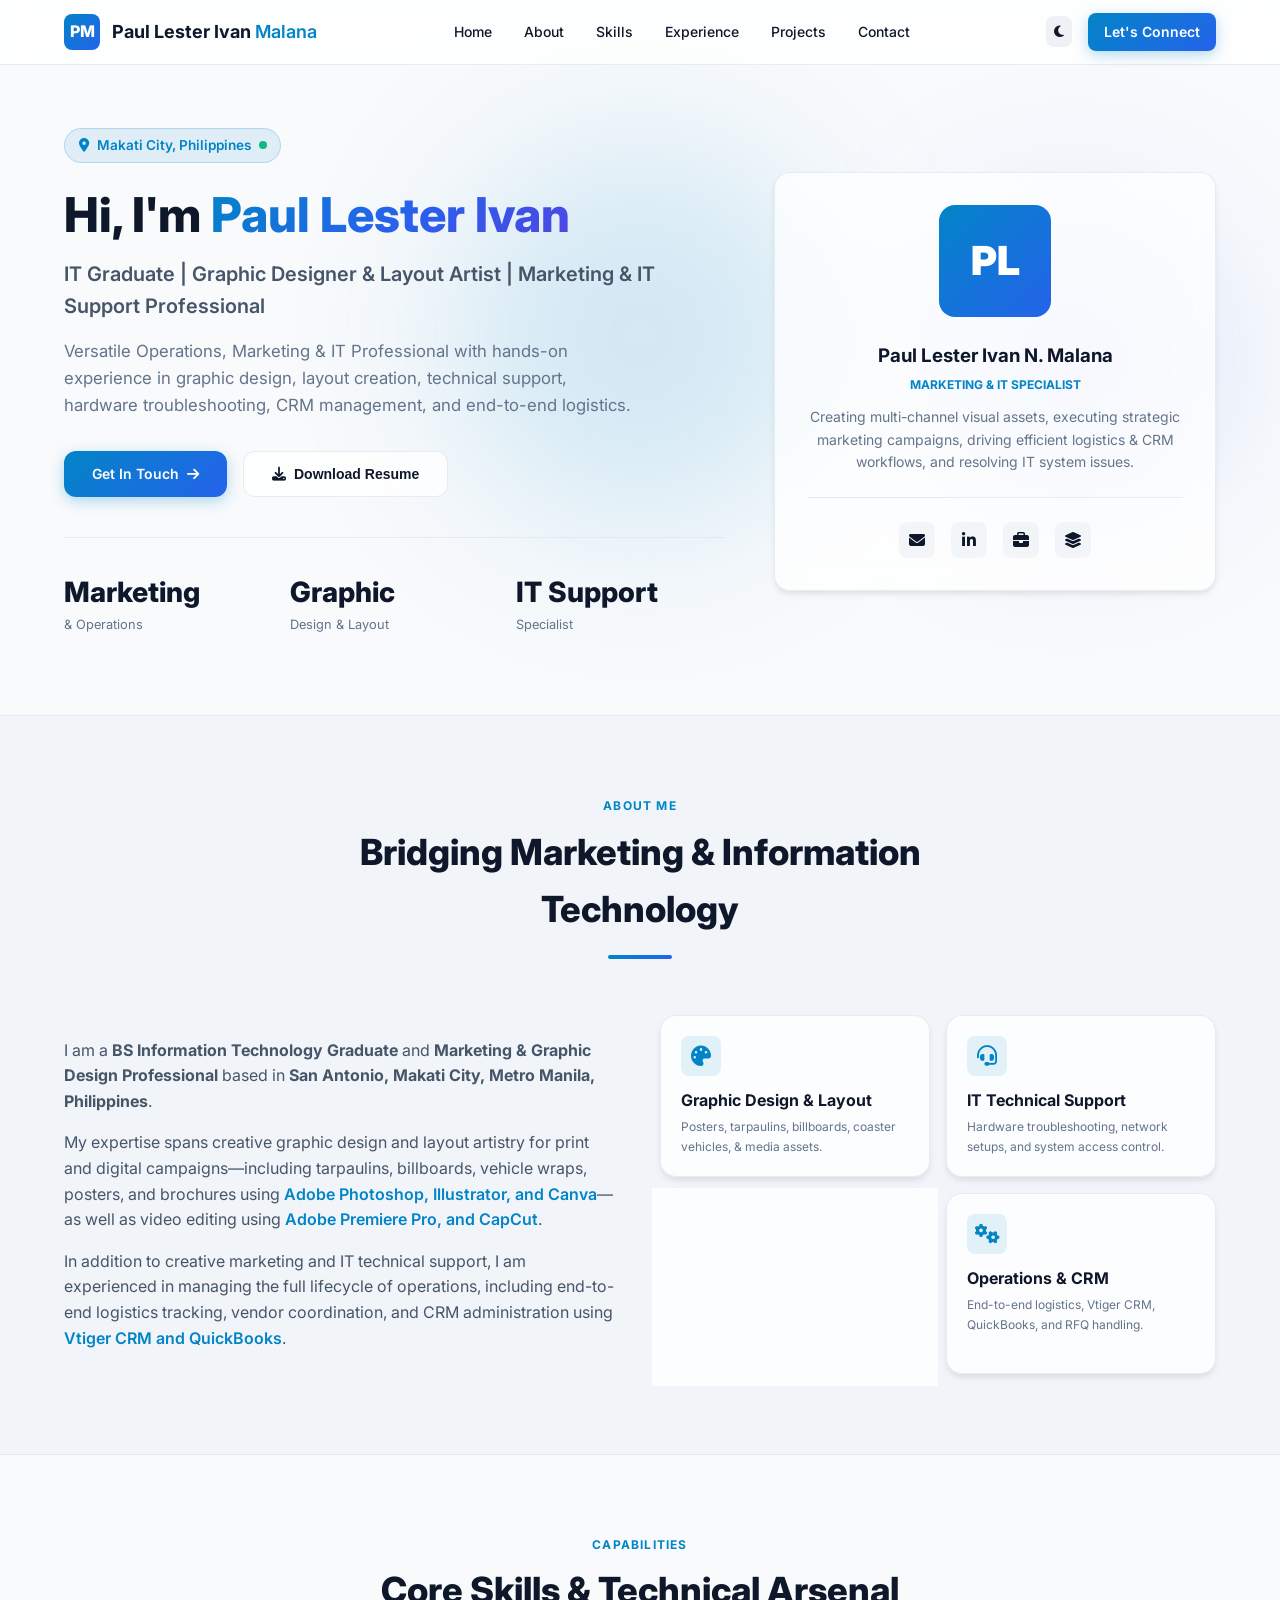
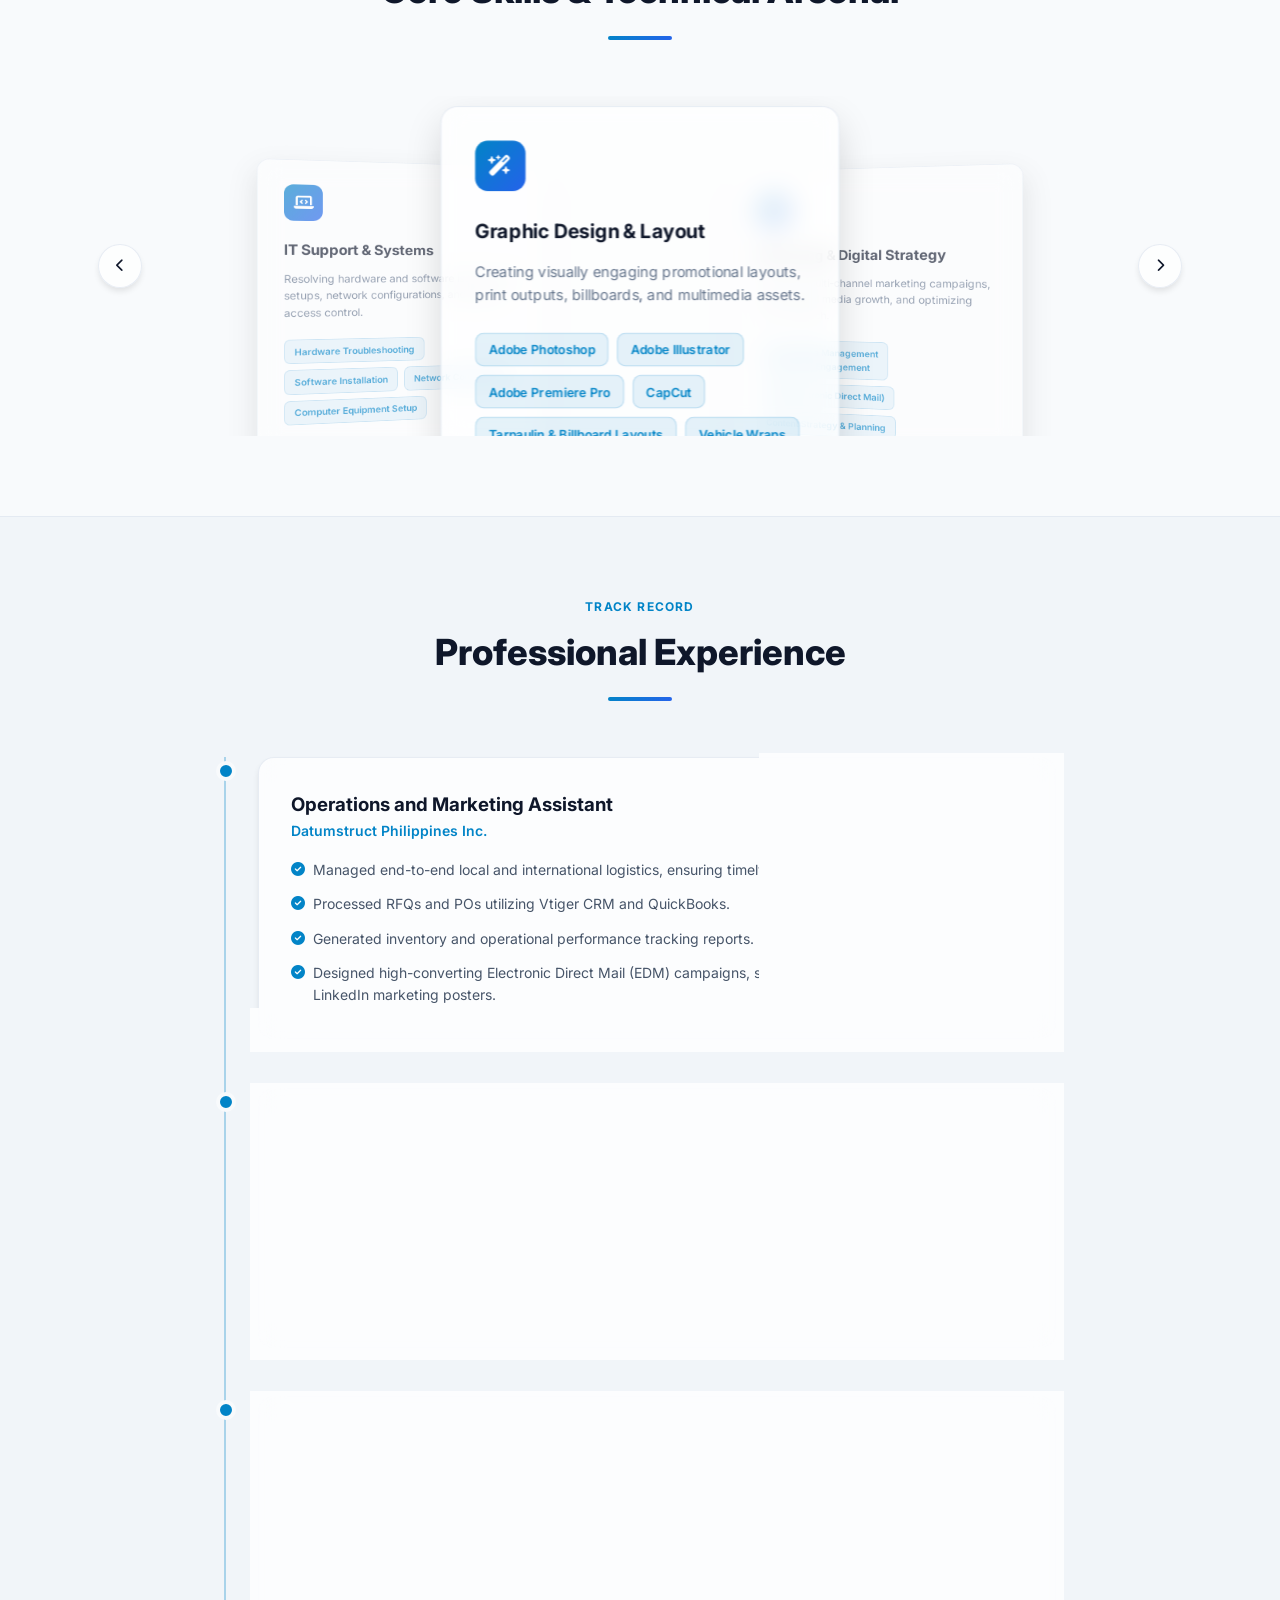
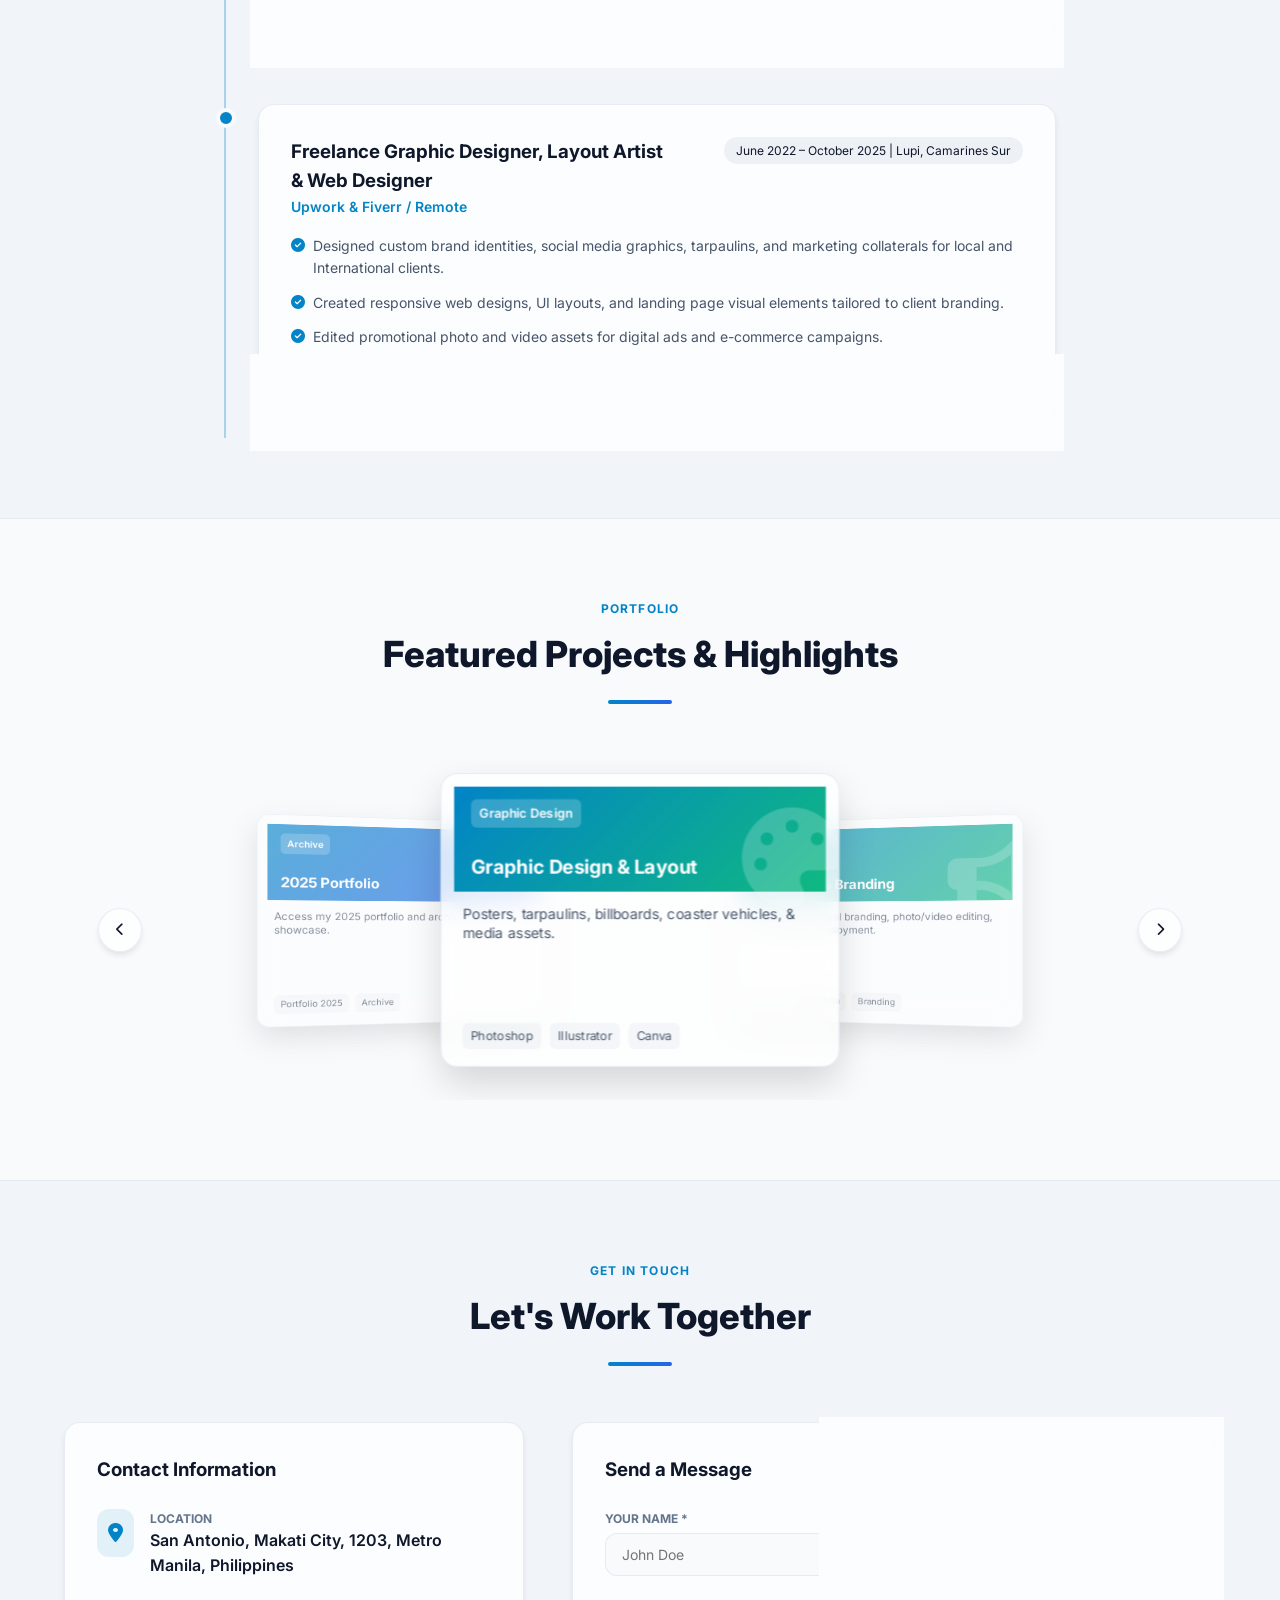
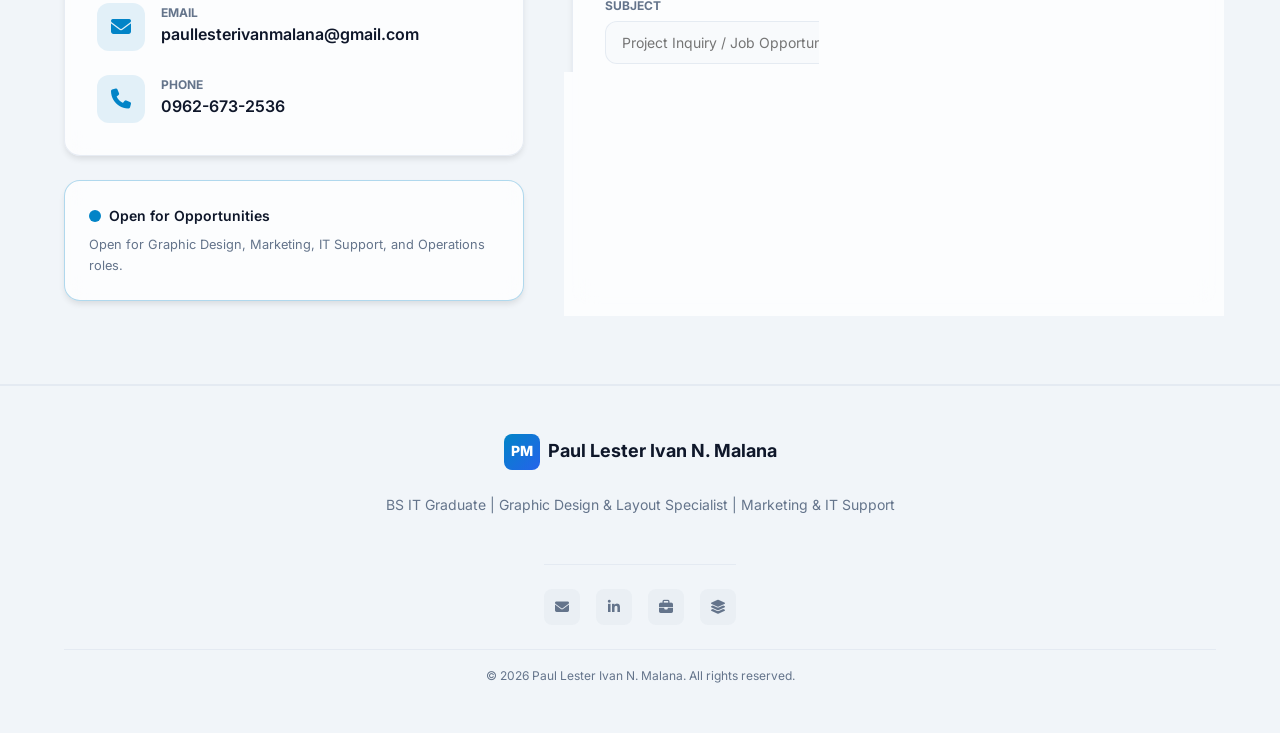
==== commit c1a5a95f: "Fix Card Sizes" ====
--- a/index.html
+++ b/index.html
@@ -389,23 +389,6 @@
                                 </div>
                             </a>
 
-                            <!-- Card 2: IT Technical Support -->
-                            <a href="gallery.html" class="glass-card project-card cylinder-card project-link">
-                                <div class="project-banner gradient-systems">
-                                    <i class="fa-solid fa-headset banner-icon"></i>
-                                    <span class="category-tag">IT Support</span>
-                                    <h3>IT Technical Support</h3>
-                                </div>
-                                <div class="project-body">
-                                    <p>Hardware troubleshooting, network setups, and system access control.</p>
-                                    <div class="tag-group">
-                                        <span class="tag-sm">Hardware</span>
-                                        <span class="tag-sm">Network</span>
-                                        <span class="tag-sm">Systems</span>
-                                    </div>
-                                </div>
-                            </a>
-
                             <!-- Card 3: Marketing & Branding -->
                             <a href="gallery.html" class="glass-card project-card cylinder-card project-link">
                                 <div class="project-banner gradient-marketing">
@@ -419,23 +402,6 @@
                                         <span class="tag-sm">EDM</span>
                                         <span class="tag-sm">Social Media</span>
                                         <span class="tag-sm">Branding</span>
-                                    </div>
-                                </div>
-                            </a>
-
-                            <!-- Card 4: Operations & CRM -->
-                            <a href="gallery.html" class="glass-card project-card cylinder-card project-link">
-                                <div class="project-banner gradient-ops">
-                                    <i class="fa-solid fa-gears banner-icon"></i>
-                                    <span class="category-tag">Operations</span>
-                                    <h3>Operations & CRM</h3>
-                                </div>
-                                <div class="project-body">
-                                    <p>End-to-end logistics, Vtiger CRM, QuickBooks, and RFQ handling.</p>
-                                    <div class="tag-group">
-                                        <span class="tag-sm">Vtiger CRM</span>
-                                        <span class="tag-sm">QuickBooks</span>
-                                        <span class="tag-sm">Logistics</span>
                                     </div>
                                 </div>
                             </a>
--- a/styles.css
+++ b/styles.css
@@ -1101,4 +1101,328 @@
     display: block;
 }
 
-}+}
+
+/* ====================================================
+   FORCE MOBILE RESPONSIVENESS (iPhone 13 & Mobile Fixes)
+   ==================================================== */
+
+/* Global container reset to avoid horizontal scrolling */
+html, body {
+    width: 100% !important;
+    max-width: 100vw !important;
+    overflow-x: hidden !important;
+}
+
+@media screen and (max-width: 600px) {
+    /* 1. Reset all container and grid widths */
+    .container, 
+    .hero-grid, 
+    .hero-text {
+        width: 100% !important;
+        max-width: 100% !important;
+        padding-left: 1rem !important;
+        padding-right: 1rem !important;
+        box-sizing: border-box !important;
+        margin-left: 0 !important;
+        margin-right: 0 !important;
+    }
+
+    /* 2. Fix Subtitle & Description Text Cropping */
+    .hero-subtitle,
+    .hero-description,
+    .hero-title {
+        width: 100% !important;
+        max-width: 100% !important;
+        white-space: normal !important;
+        word-wrap: break-word !important;
+        overflow-wrap: break-word !important;
+        word-break: normal !important;
+        box-sizing: border-box !important;
+    }
+
+    .hero-title {
+        font-size: 2rem !important;
+        line-height: 1.2 !important;
+    }
+
+    .hero-subtitle {
+        font-size: 0.95rem !important;
+        line-height: 1.45 !important;
+    }
+
+    .hero-description {
+        font-size: 0.9rem !important;
+        line-height: 1.5 !important;
+    }
+
+    /* 3. Fix Buttons Overflow */
+    .hero-actions {
+        display: flex !important;
+        flex-direction: column !important;
+        width: 100% !important;
+        gap: 0.75rem !important;
+    }
+
+    .hero-actions .btn {
+        width: 100% !important;
+        box-sizing: border-box !important;
+        justify-content: center !important;
+        text-align: center !important;
+    }
+
+    /* 4. Fix Quick Stats Overlapping at the Bottom */
+    .quick-stats {
+        display: flex !important;
+        flex-direction: column !important;
+        width: 100% !important;
+        max-width: 100% !important;
+        gap: 1rem !important;
+        margin-top: 2rem !important;
+        padding: 0 !important;
+    }
+
+    .stat-item {
+        width: 100% !important;
+        text-align: center !important;
+        box-sizing: border-box !important;
+    }
+
+    .stat-number {
+        font-size: 1.25rem !important;
+        line-height: 1.2 !important;
+    }
+
+    .stat-label {
+        font-size: 0.85rem !important;
+    }
+}
+/* ====================================================
+   CAROUSEL MOBILE RESPONSIVENESS FIX (Skills & Projects)
+   ==================================================== */
+
+@media screen and (max-width: 600px) {
+    /* 1. Reduce Stage Height and Perspective Depth */
+    .cylinder-carousel-container {
+        padding: 0.5rem 0 !important;
+        width: 100% !important;
+        overflow: hidden !important;
+    }
+
+    .cylinder-stage {
+        height: 420px !important; /* Prevents vertical bottom cropping */
+        perspective: 600px !important; /* Scales down 3D depth for small screens */
+        width: 100% !important;
+    }
+
+    /* 2. Scale Down Cards for Mobile Screens */
+    .cylinder-card,
+    .project-card.cylinder-card,
+    .skill-card.cylinder-card {
+        width: 280px !important;  /* Reduced width so card isn't wider than screen */
+        max-width: 85vw !important;
+        padding: 1rem !important;  /* Compact inner padding */
+        box-sizing: border-box !important;
+    }
+
+    /* 3. Adjust Banner Image Heights inside Project Cards */
+    .project-banner {
+        height: 120px !important;
+        padding: 0.85rem !important;
+    }
+
+    .project-banner h3 {
+        font-size: 1.1rem !important;
+    }
+
+    /* 4. Compact Card Typography & Tags */
+    .skill-card h3,
+    .project-body p {
+        font-size: 0.85rem !important;
+        line-height: 1.35 !important;
+    }
+
+    .tag-group {
+        gap: 0.35rem !important;
+    }
+
+    .tag, 
+    .tag-sm {
+        font-size: 0.7rem !important;
+        padding: 0.25rem 0.5rem !important;
+    }
+
+    /* 5. Reposition Carousel Arrow Buttons */
+    .carousel-btn {
+        width: 32px !important;
+        height: 32px !important;
+        font-size: 0.85rem !important;
+        z-index: 10 !important;
+    }
+
+    .prev-btn {
+        left: 4px !important;
+    }
+
+    .next-btn {
+        right: 4px !important;
+    }
+}
+
+/* ====================================================
+   FORCE 3D CAROUSEL MOBILE OVERRIDE (iPhone 13 & Mobile)
+   ==================================================== */
+
+@media screen and (max-width: 600px) {
+    /* 1. Prevent parent containers from clipping content */
+    .cylinder-carousel-container,
+    .cylinder-stage {
+        height: auto !important;
+        min-height: 480px !important;
+        perspective: none !important;
+        overflow: visible !important;
+        width: 100% !important;
+        max-width: 100vw !important;
+        padding: 0 !important;
+    }
+
+    .cylinder-track {
+        transform-style: flat !important;
+        display: flex !important;
+        justify-content: center !important;
+        align-items: center !important;
+        position: relative !important;
+        width: 100% !important;
+        height: 100% !important;
+    }
+
+    /* 2. Override JavaScript hardcoded element dimensions */
+    .cylinder-card,
+    .project-card.cylinder-card,
+    .skill-card.cylinder-card,
+    div[class*="cylinder-card"] {
+        width: 88vw !important;
+        max-width: 320px !important;
+        min-width: 0 !important;
+        margin: 0 auto !important;
+        padding: 1rem !important;
+        box-sizing: border-box !important;
+    }
+
+    /* Flatten inactive 3D cards on mobile so they don't stick out off-screen */
+    .cylinder-card:not(.active) {
+        opacity: 0 !important;
+        pointer-events: none !important;
+        transform: scale(0.8) !important;
+    }
+
+    .cylinder-card.active {
+        opacity: 1 !important;
+        pointer-events: auto !important;
+        transform: none !important;
+        position: relative !important;
+        left: 0 !important;
+        top: 0 !important;
+    }
+
+    /* 3. Compact inner card elements */
+    .project-banner {
+        height: 110px !important;
+        padding: 0.75rem !important;
+    }
+
+    .project-banner h3 {
+        font-size: 1rem !important;
+    }
+
+    .skill-card h3 {
+        font-size: 1.1rem !important;
+        margin-bottom: 0.5rem !important;
+    }
+
+    .skill-card p,
+    .project-body p {
+        font-size: 0.85rem !important;
+        line-height: 1.35 !important;
+    }
+
+    .tag-group {
+        display: flex !important;
+        flex-wrap: wrap !important;
+        gap: 0.35rem !important;
+        width: 100% !important;
+    }
+
+    .tag, 
+    .tag-sm {
+        font-size: 0.7rem !important;
+        padding: 0.2rem 0.5rem !important;
+        white-space: normal !important;
+        word-break: break-word !important;
+    }
+
+    /* 4. Fix position of carousel left/right arrow buttons */
+    .carousel-btn {
+        top: 50% !important;
+        transform: translateY(-50%) !important;
+        z-index: 50 !important;
+        width: 36px !important;
+        height: 36px !important;
+        background: rgba(15, 23, 42, 0.85) !important;
+        border: 1px solid rgba(255, 255, 255, 0.2) !important;
+        color: #38bdf8 !important;
+    }
+
+    .prev-btn {
+        left: 5px !important;
+    }
+
+    .next-btn {
+        right: 5px !important;
+    }
+}
+
+/* ====================================================
+   DESKTOP PROJECT CAROUSEL HEIGHT REDUCTION
+   ==================================================== */
+
+/* 1. Reduce overall stage height for the 3D cylinder container */
+#projectsStage,
+.cylinder-stage {
+    height: 340px !important; /* Reduced from default 450px+ tall layout */
+}
+
+/* 2. Compact the project card dimensions */
+.project-card.cylinder-card {
+    min-height: 280px !important;
+    max-height: 310px !important;
+    padding: 0.75rem !important;
+}
+
+/* 3. Make banner section shorter */
+.project-card .project-banner {
+    height: 100px !important; /* Shorter header gradient area */
+    padding: 0.75rem 1rem !important;
+}
+
+.project-card .project-banner h3 {
+    font-size: 1.15rem !important;
+    line-height: 1.25 !important;
+}
+
+/* 4. Compact the card content body */
+.project-card .project-body {
+    padding: 0.75rem 0.5rem 0.25rem 0.5rem !important;
+}
+
+.project-card .project-body p {
+    font-size: 0.85rem !important;
+    line-height: 1.35 !important;
+    margin-bottom: 0.5rem !important;
+}
+
+/* 5. Reduce padding on tag badges */
+.project-card .tag-group .tag-sm {
+    padding: 0.2rem 0.5rem !important;
+    font-size: 0.72rem !important;
+}
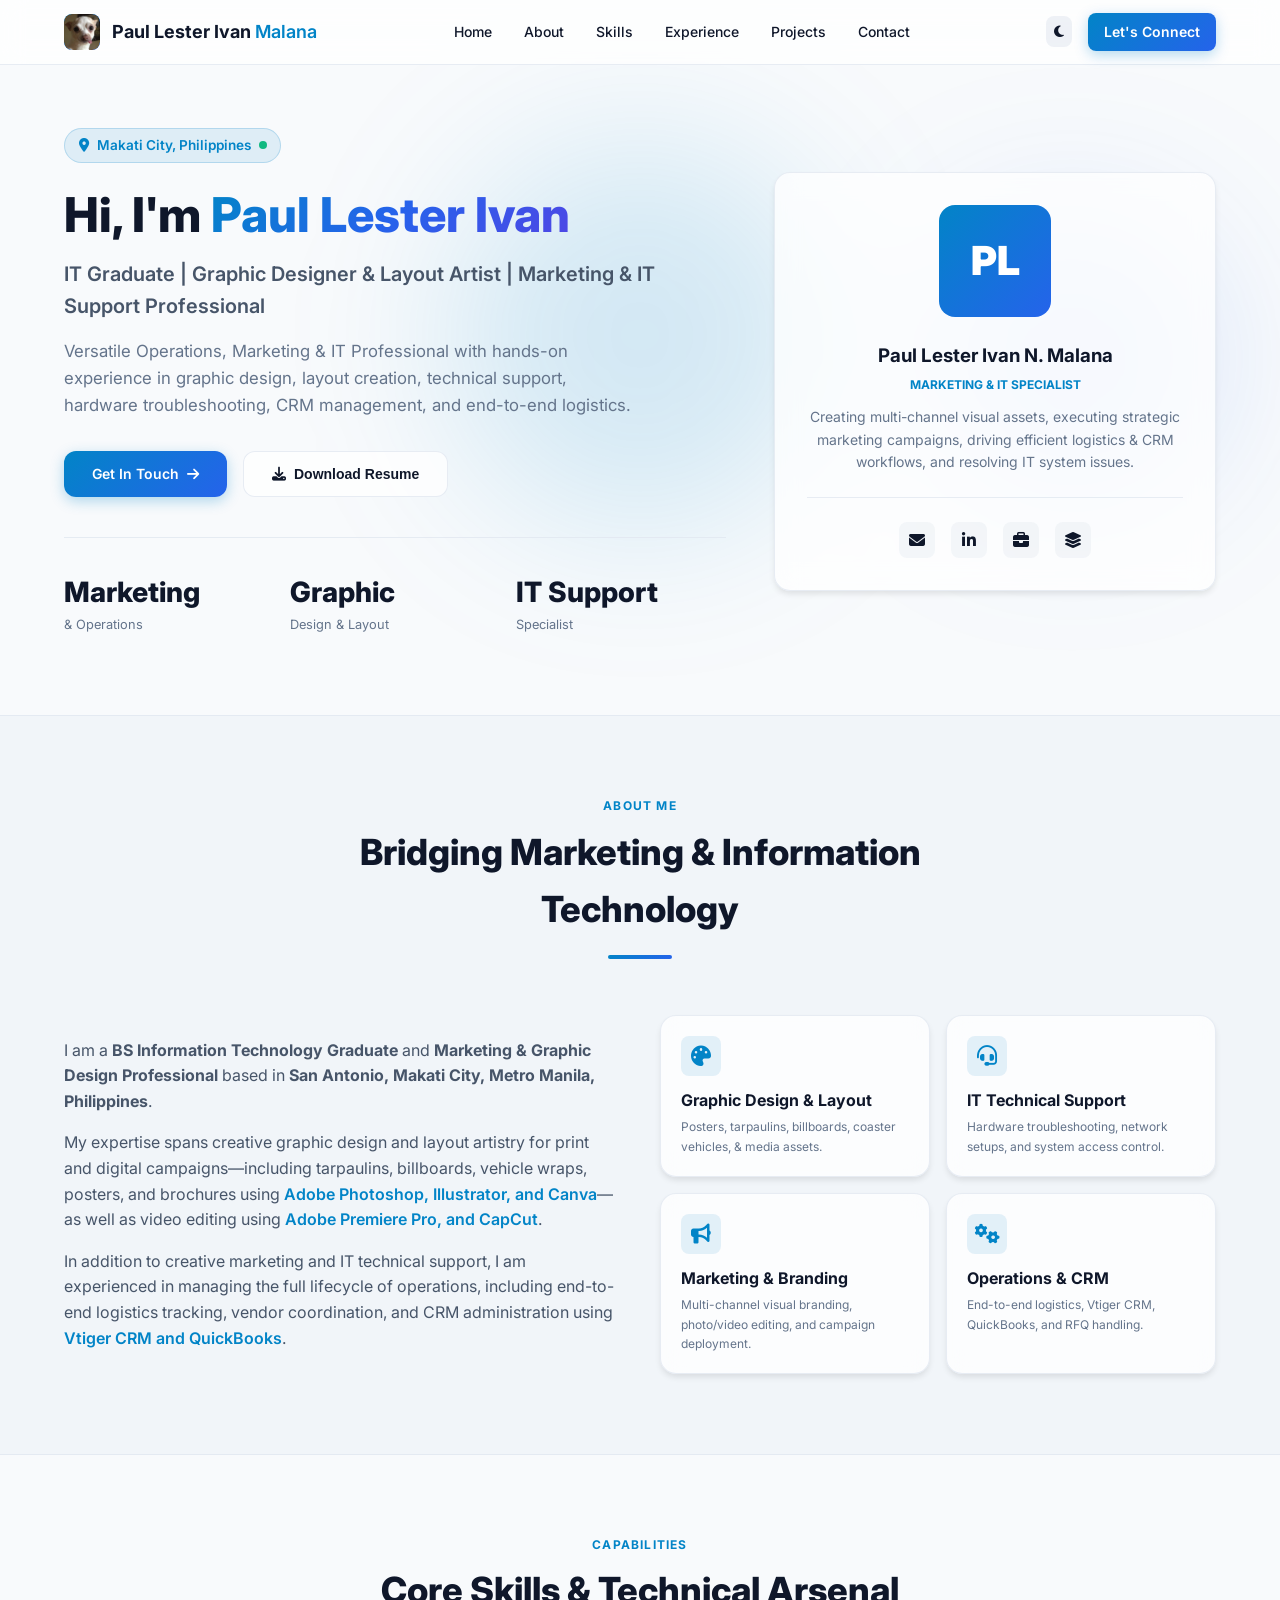
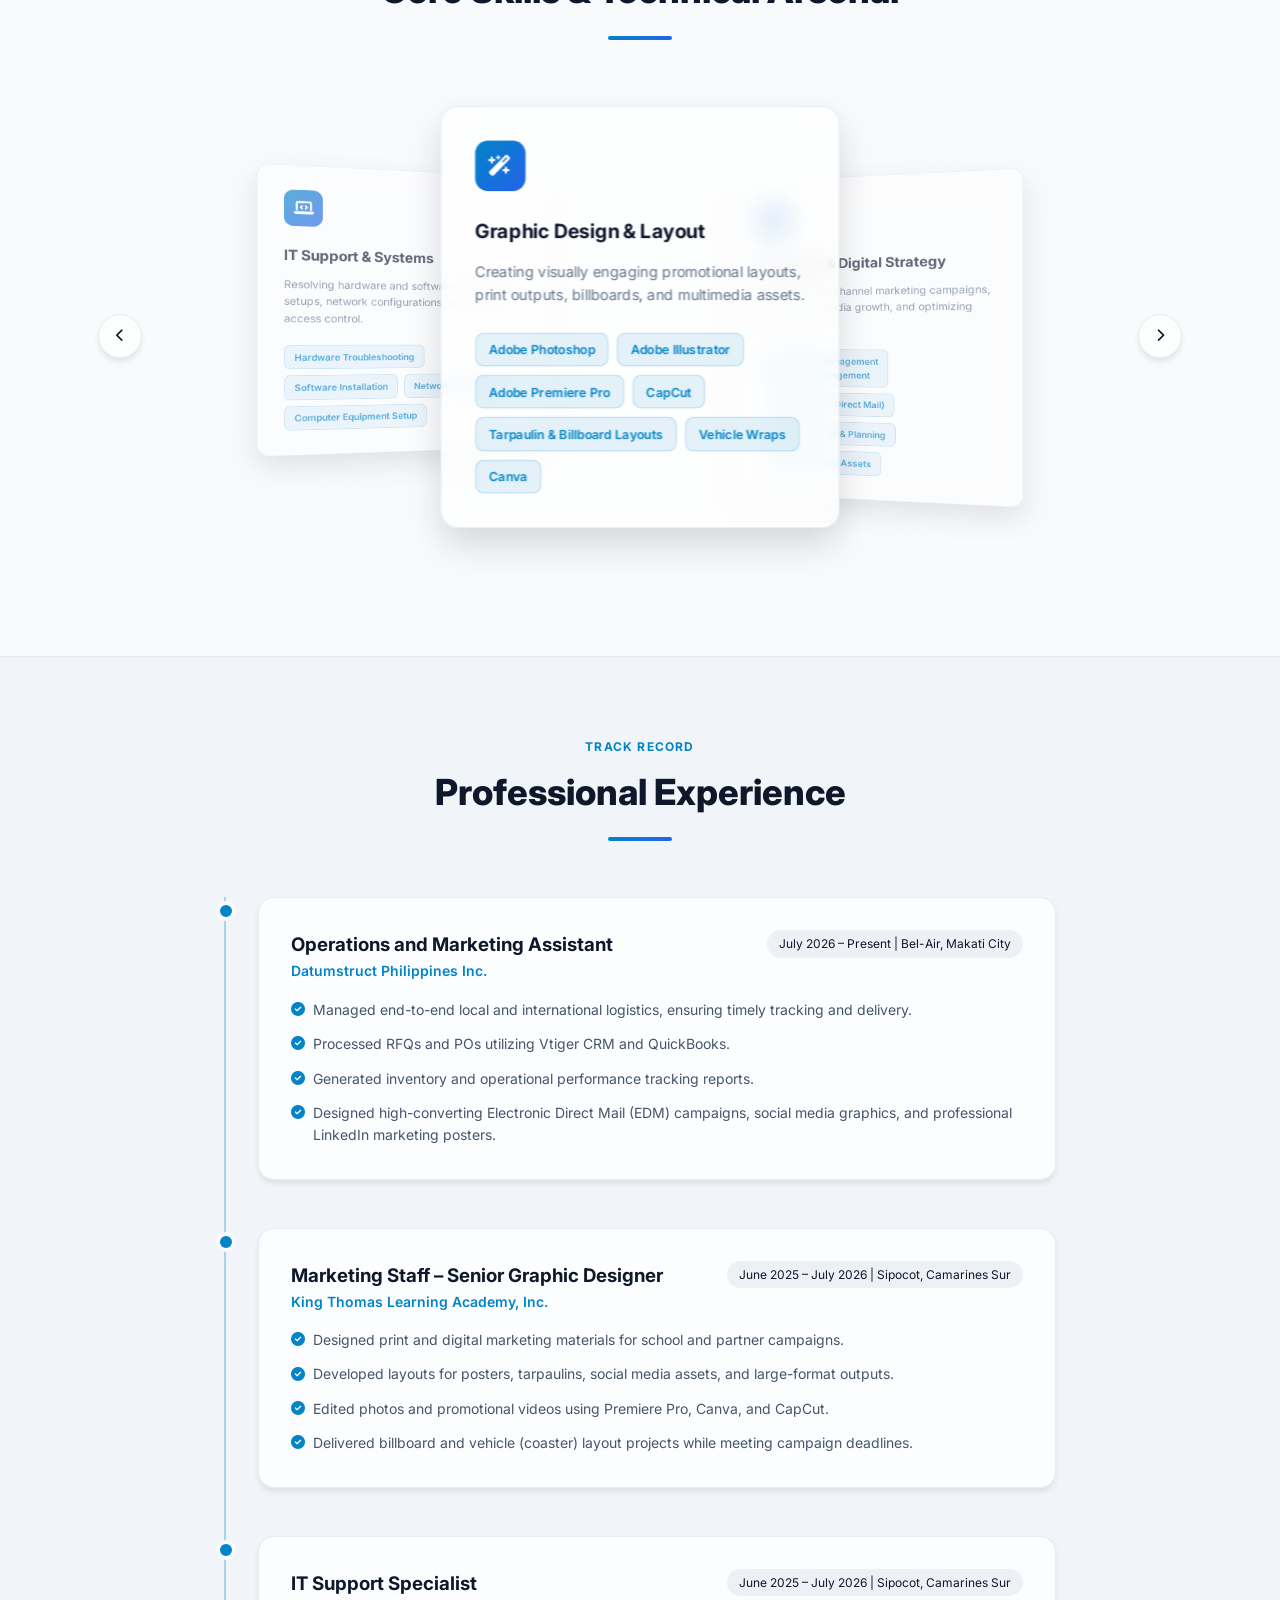
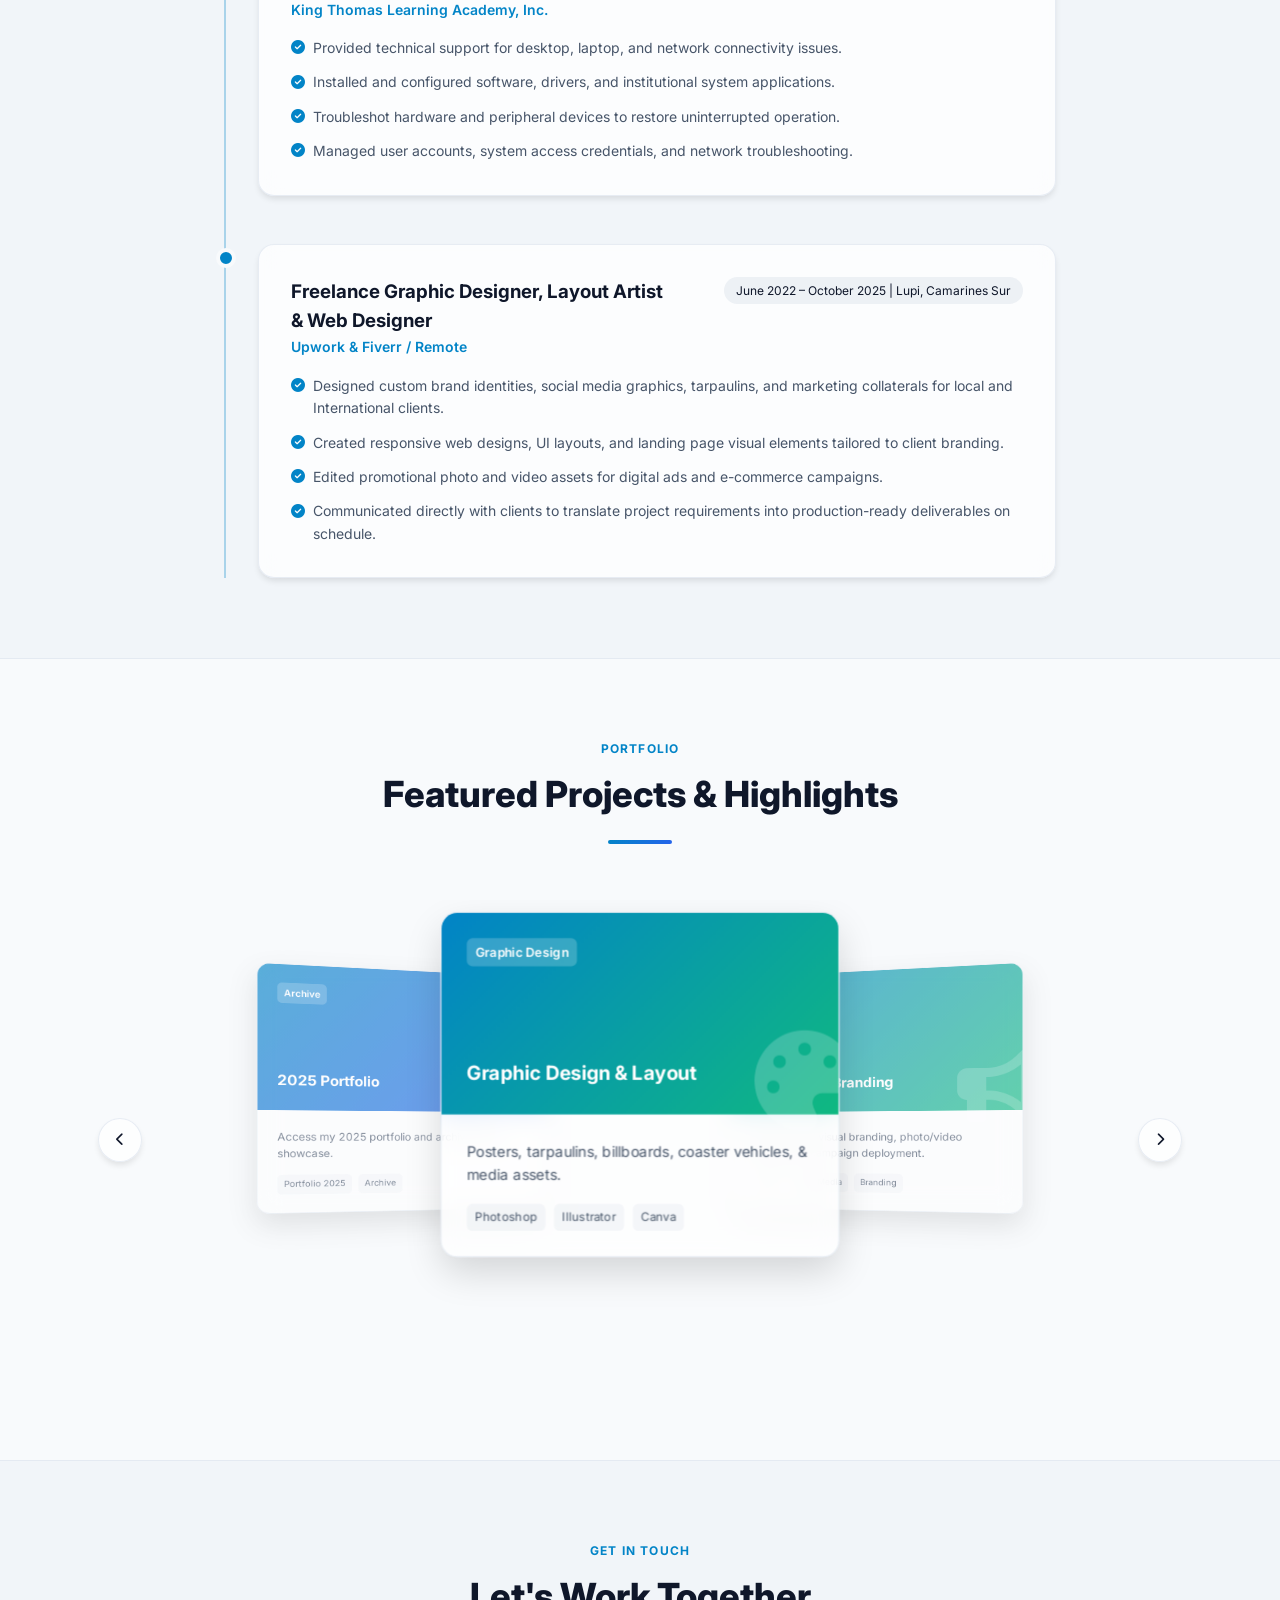
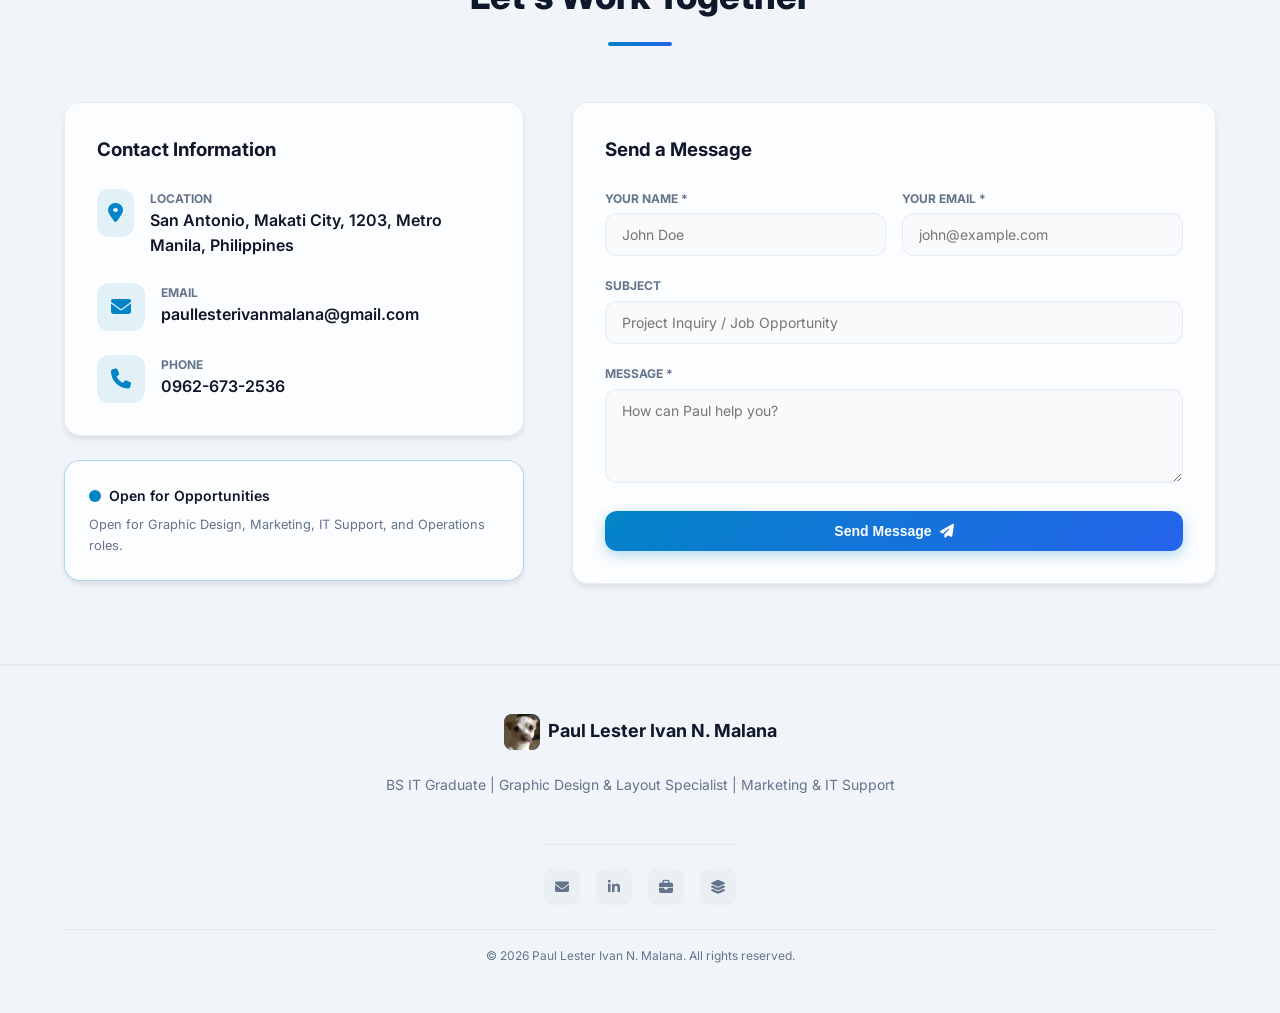
==== commit 5fa74fd2: "Add chnages to emblem" ====
--- a/index.html
+++ b/index.html
@@ -17,7 +17,9 @@
     <header class="navbar" id="navbar">
         <div class="nav-container">
             <a href="#home" class="brand-logo">
-                <div class="logo-badge">PM</div>
+                <div class="logo-badge">
+                    <img src="Images/logo.jpg" alt="PM Emblem" class="logo-img">
+                </div>
                 <span class="logo-text">
                     Paul Lester Ivan <span class="highlight-text">Malana</span>
                 </span>
@@ -517,7 +519,9 @@
     <footer class="footer">
     <div class="container footer-content">
         <div class="footer-brand">
-            <div class="logo-badge">PM</div>
+            <div class="logo-badge">
+                <img src="Images/logo.jpg" alt="PM Emblem" class="logo-img">
+            </div>
             <span class="logo-text">Paul Lester Ivan N. Malana</span>
         </div>
         <p>BS IT Graduate | Graphic Design & Layout Specialist | Marketing & IT Support</p>
--- a/styles.css
+++ b/styles.css
@@ -1383,46 +1383,21 @@
 }
 
 /* ====================================================
-   DESKTOP PROJECT CAROUSEL HEIGHT REDUCTION
+   EMBLEM IMAGE LOGO STYLING
    ==================================================== */
 
-/* 1. Reduce overall stage height for the 3D cylinder container */
-#projectsStage,
-.cylinder-stage {
-    height: 340px !important; /* Reduced from default 450px+ tall layout */
-}
-
-/* 2. Compact the project card dimensions */
-.project-card.cylinder-card {
-    min-height: 280px !important;
-    max-height: 310px !important;
-    padding: 0.75rem !important;
-}
-
-/* 3. Make banner section shorter */
-.project-card .project-banner {
-    height: 100px !important; /* Shorter header gradient area */
-    padding: 0.75rem 1rem !important;
-}
-
-.project-card .project-banner h3 {
-    font-size: 1.15rem !important;
-    line-height: 1.25 !important;
-}
-
-/* 4. Compact the card content body */
-.project-card .project-body {
-    padding: 0.75rem 0.5rem 0.25rem 0.5rem !important;
-}
-
-.project-card .project-body p {
-    font-size: 0.85rem !important;
-    line-height: 1.35 !important;
-    margin-bottom: 0.5rem !important;
-}
-
-/* 5. Reduce padding on tag badges */
-.project-card .tag-group .tag-sm {
-    padding: 0.2rem 0.5rem !important;
-    font-size: 0.72rem !important;
-}
+.logo-badge {
+    display: flex !important;
+    align-items: center !important;
+    justify-content: center !important;
+    overflow: hidden !important;
+    padding: 0 !important;
+}
+
+.logo-badge .logo-img {
+    width: 100% !important;
+    height: 100% !important;
+    object-fit: cover !important; /* Ensures the emblem fills the badge perfectly */
+    display: block !important;
+    border-radius: inherit !important;
+}
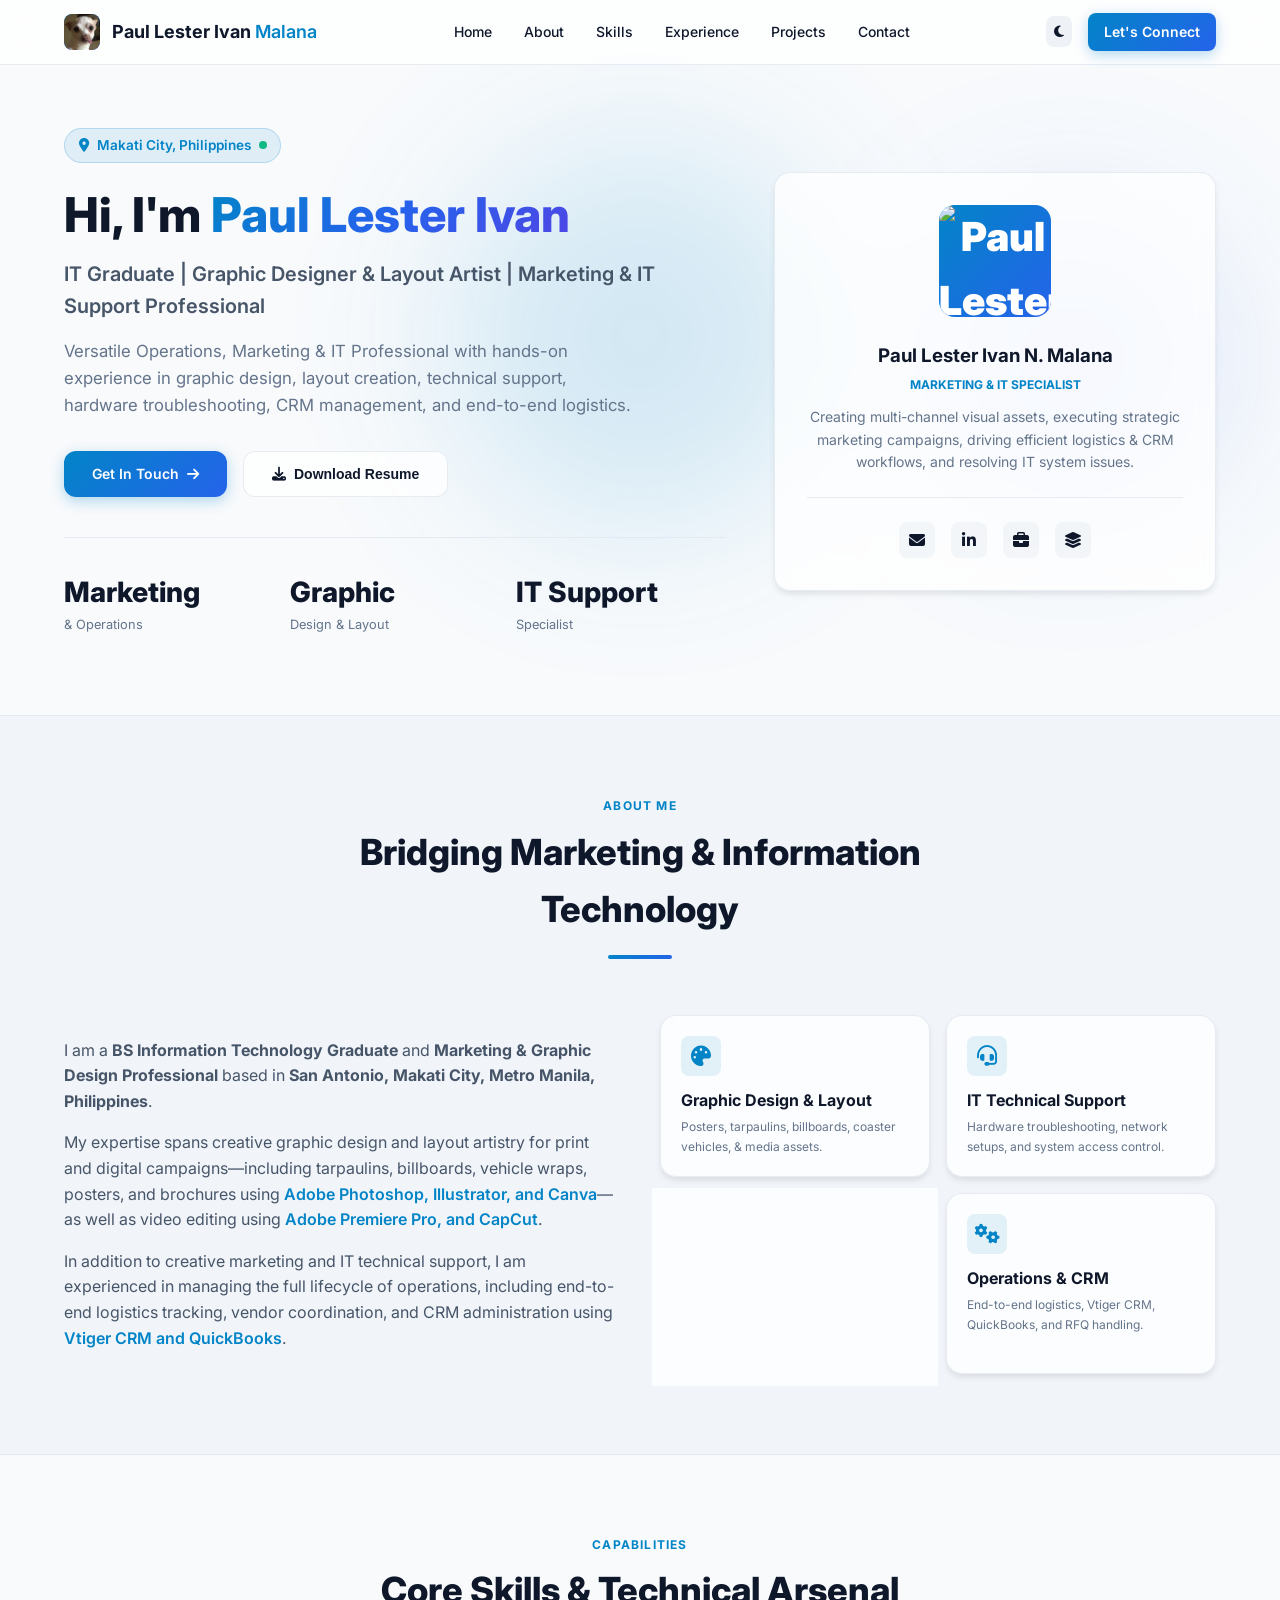
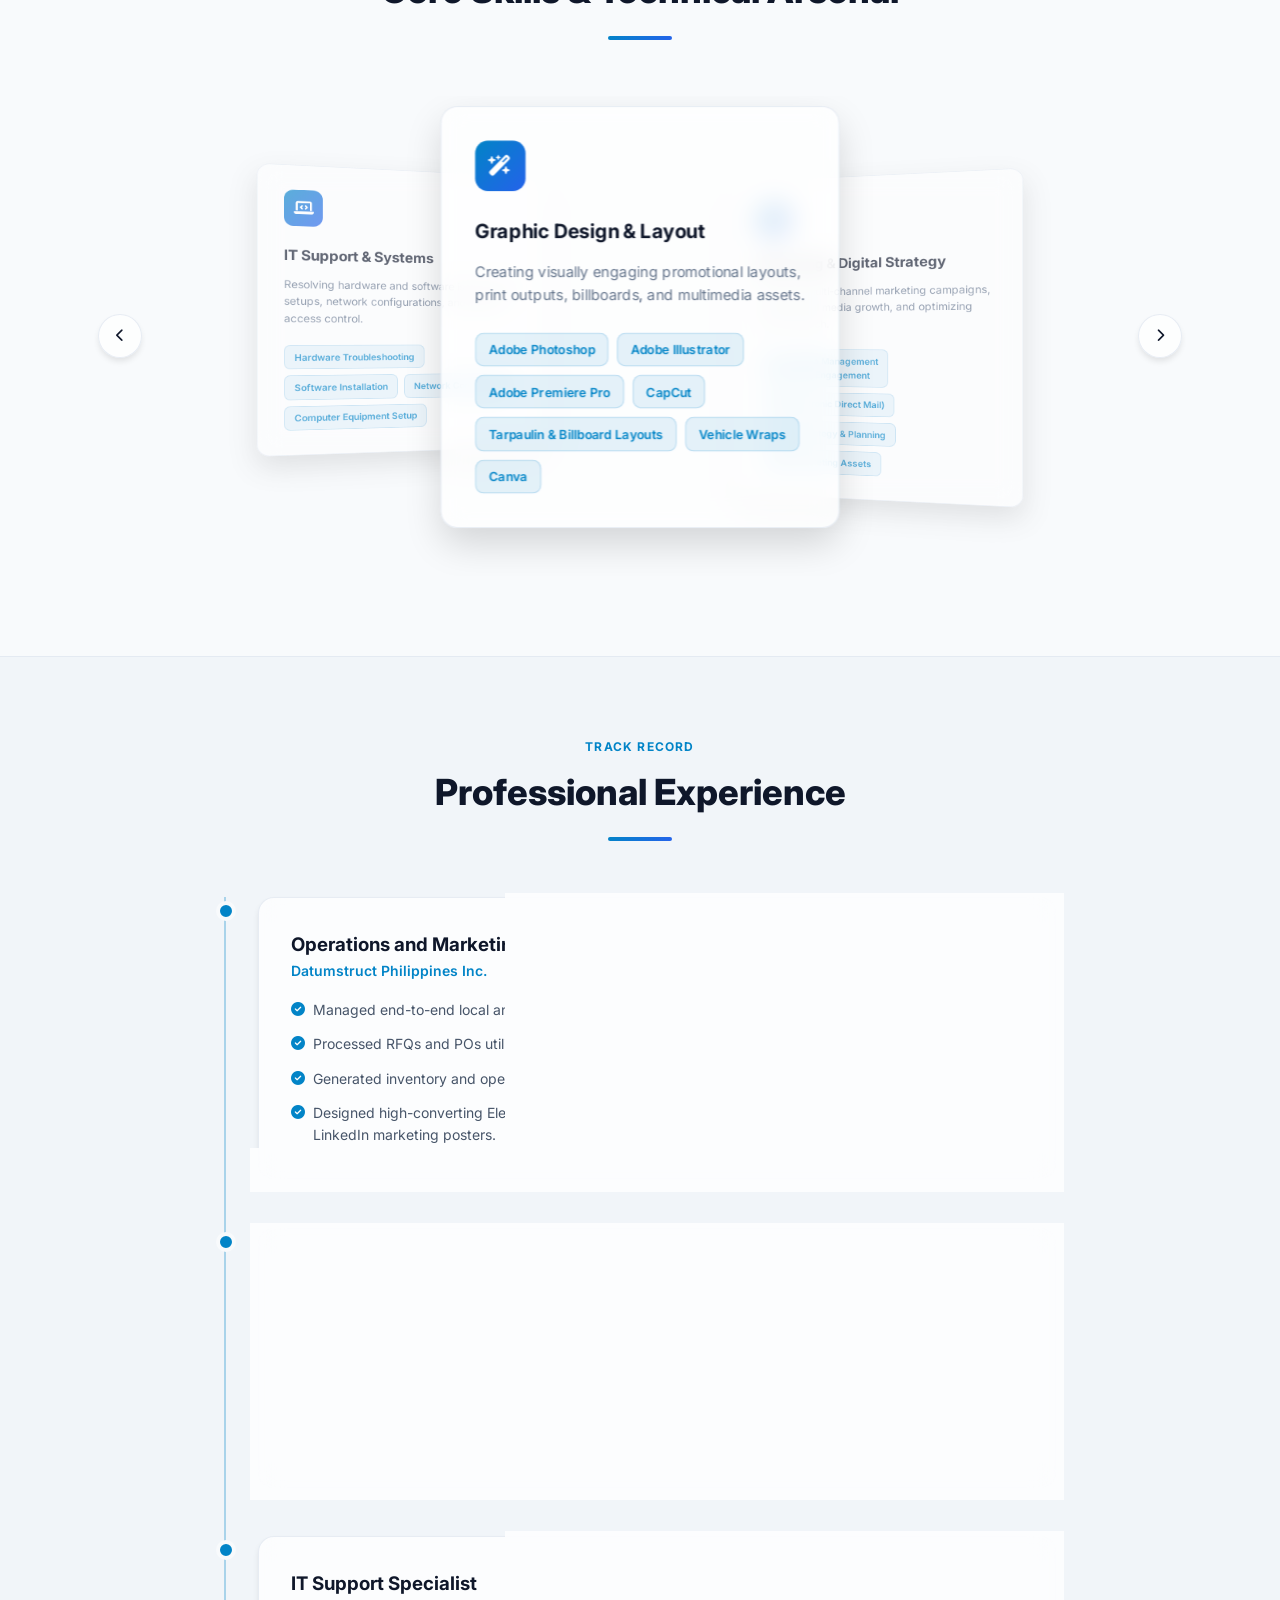
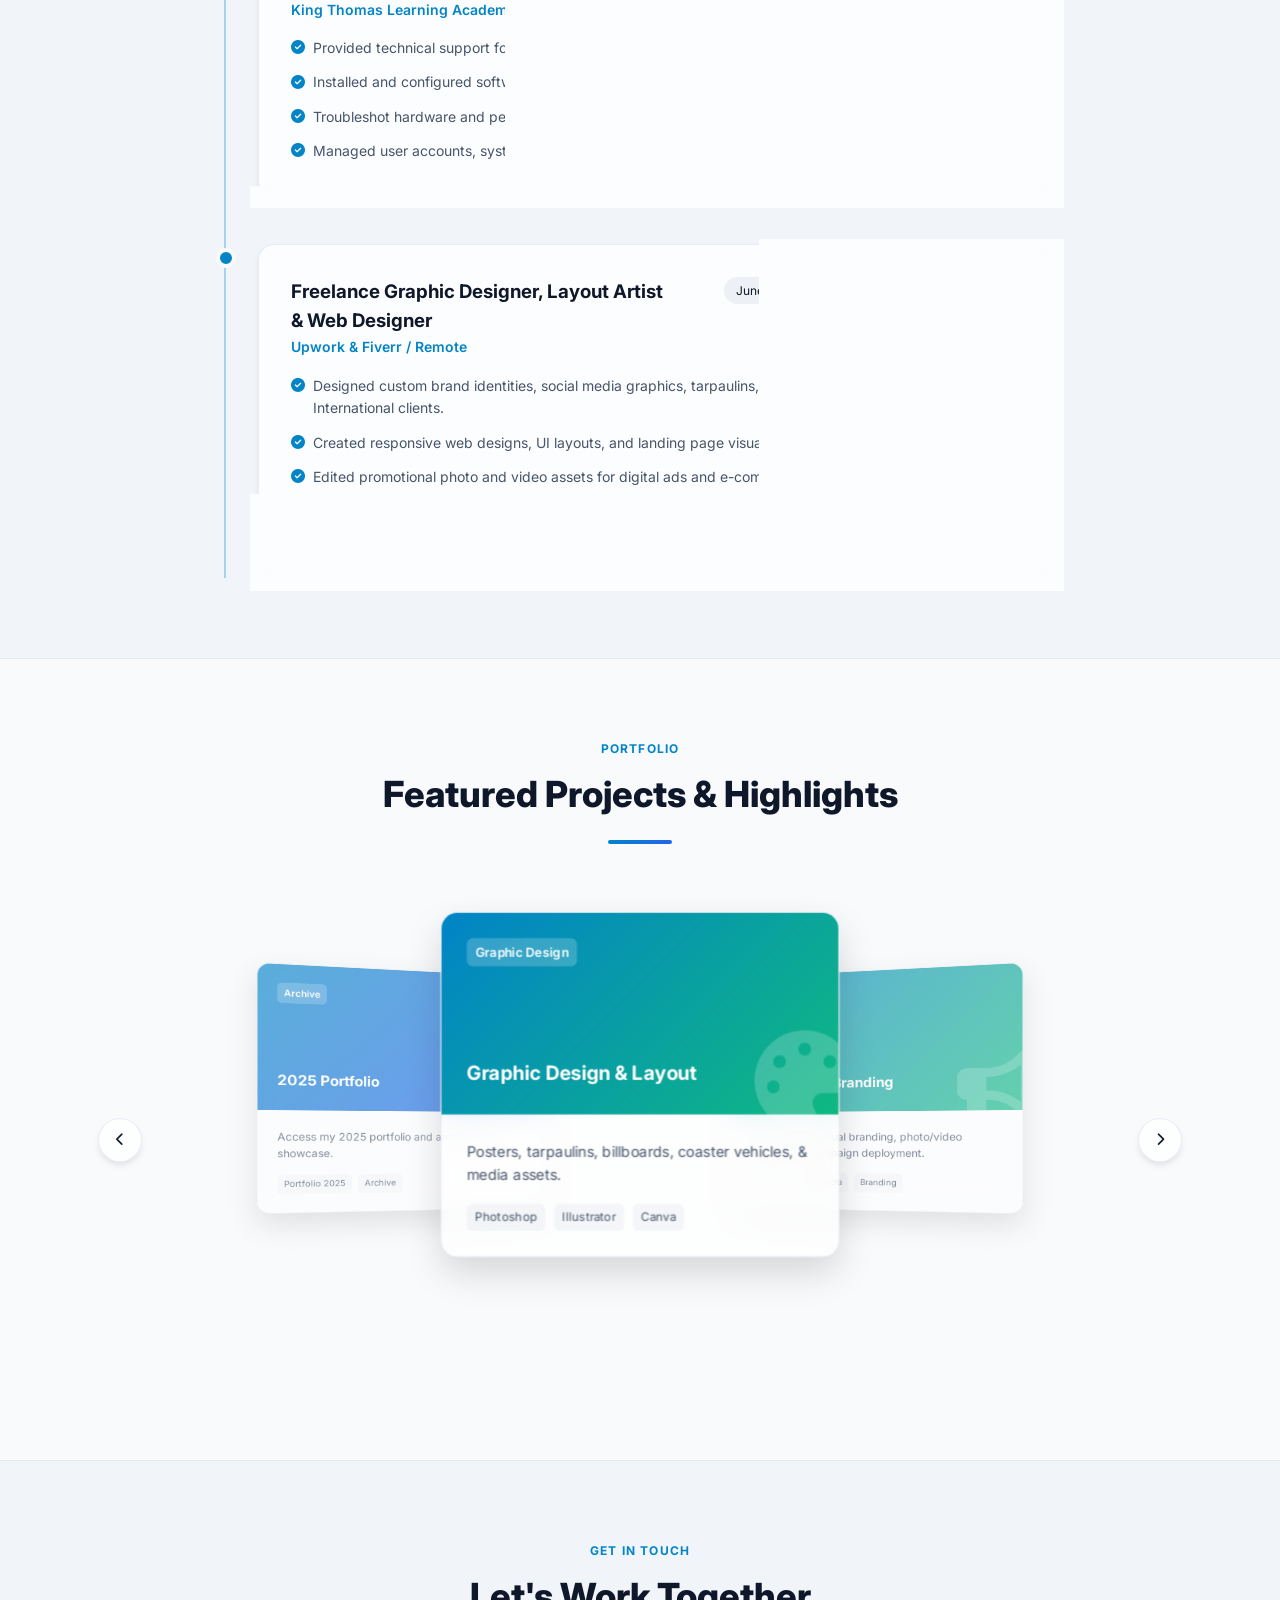
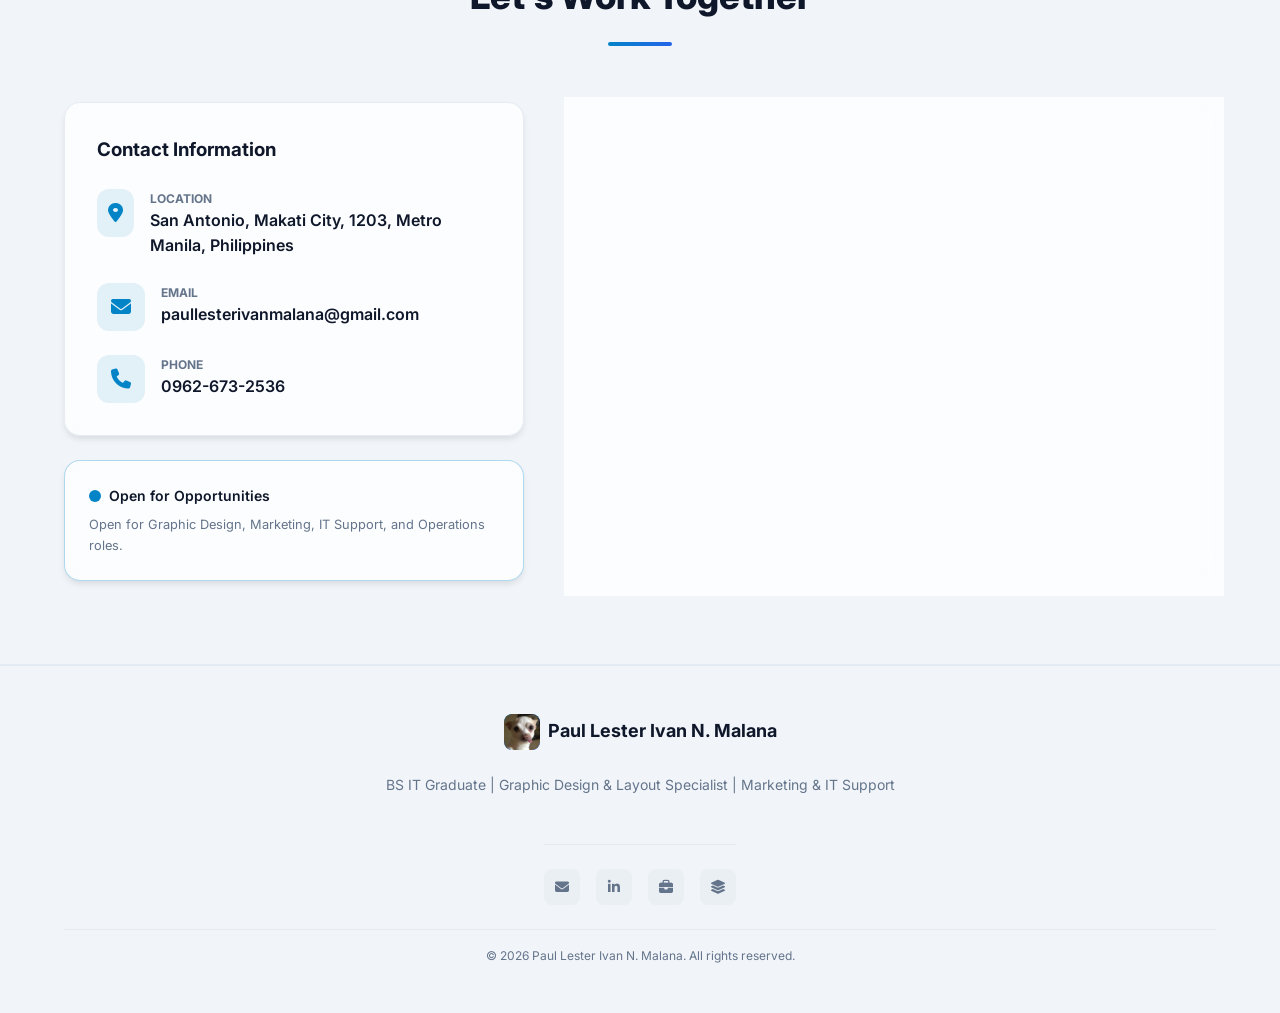
==== commit e3c082a1: "Replace hero card PL text avatar with images/logo.png" ====
--- a/index.html
+++ b/index.html
@@ -118,7 +118,9 @@
 
                 <div class="hero-visual">
                     <div class="profile-card glass-card">
-                        <div class="avatar-box">PL</div>
+                        <div class="avatar-box">
+                            <img src="images/logo.jpg" alt="Paul Lester Ivan Emblem" class="avatar-img">
+                        </div>
                         <div class="profile-info">
                             <h3>Paul Lester Ivan N. Malana</h3>
                             <p class="role-tag">Marketing & IT Specialist</p>
--- a/styles.css
+++ b/styles.css
@@ -1401,3 +1401,23 @@
     display: block !important;
     border-radius: inherit !important;
 }
+
+/* ====================================================
+   HERO AVATAR EMBLEM STYLING
+   ==================================================== */
+
+.avatar-box {
+    display: flex !important;
+    align-items: center !important;
+    justify-content: center !important;
+    overflow: hidden !important;
+    padding: 0 !important;
+}
+
+.avatar-box .avatar-img {
+    width: 100% !important;
+    height: 100% !important;
+    object-fit: cover !important; /* Fits image perfectly inside rounded avatar box */
+    display: block !important;
+    border-radius: inherit !important;
+}
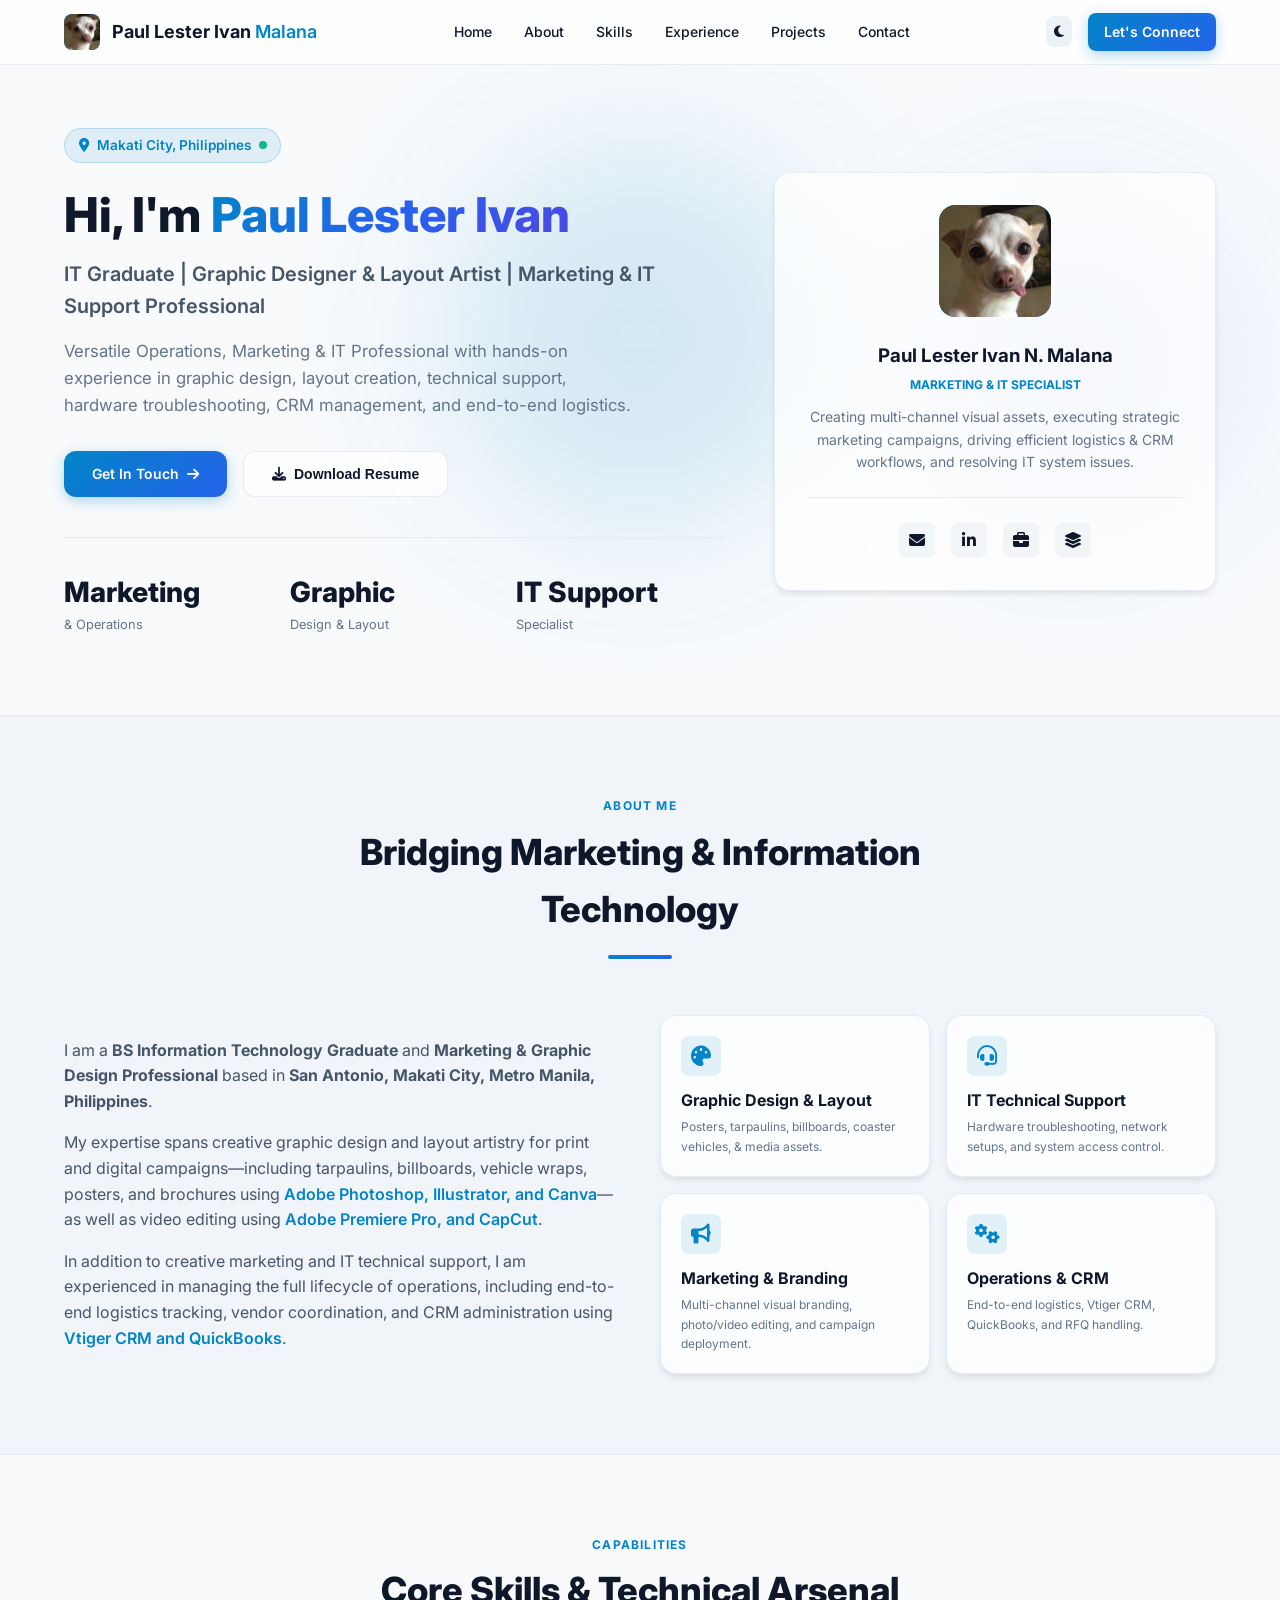
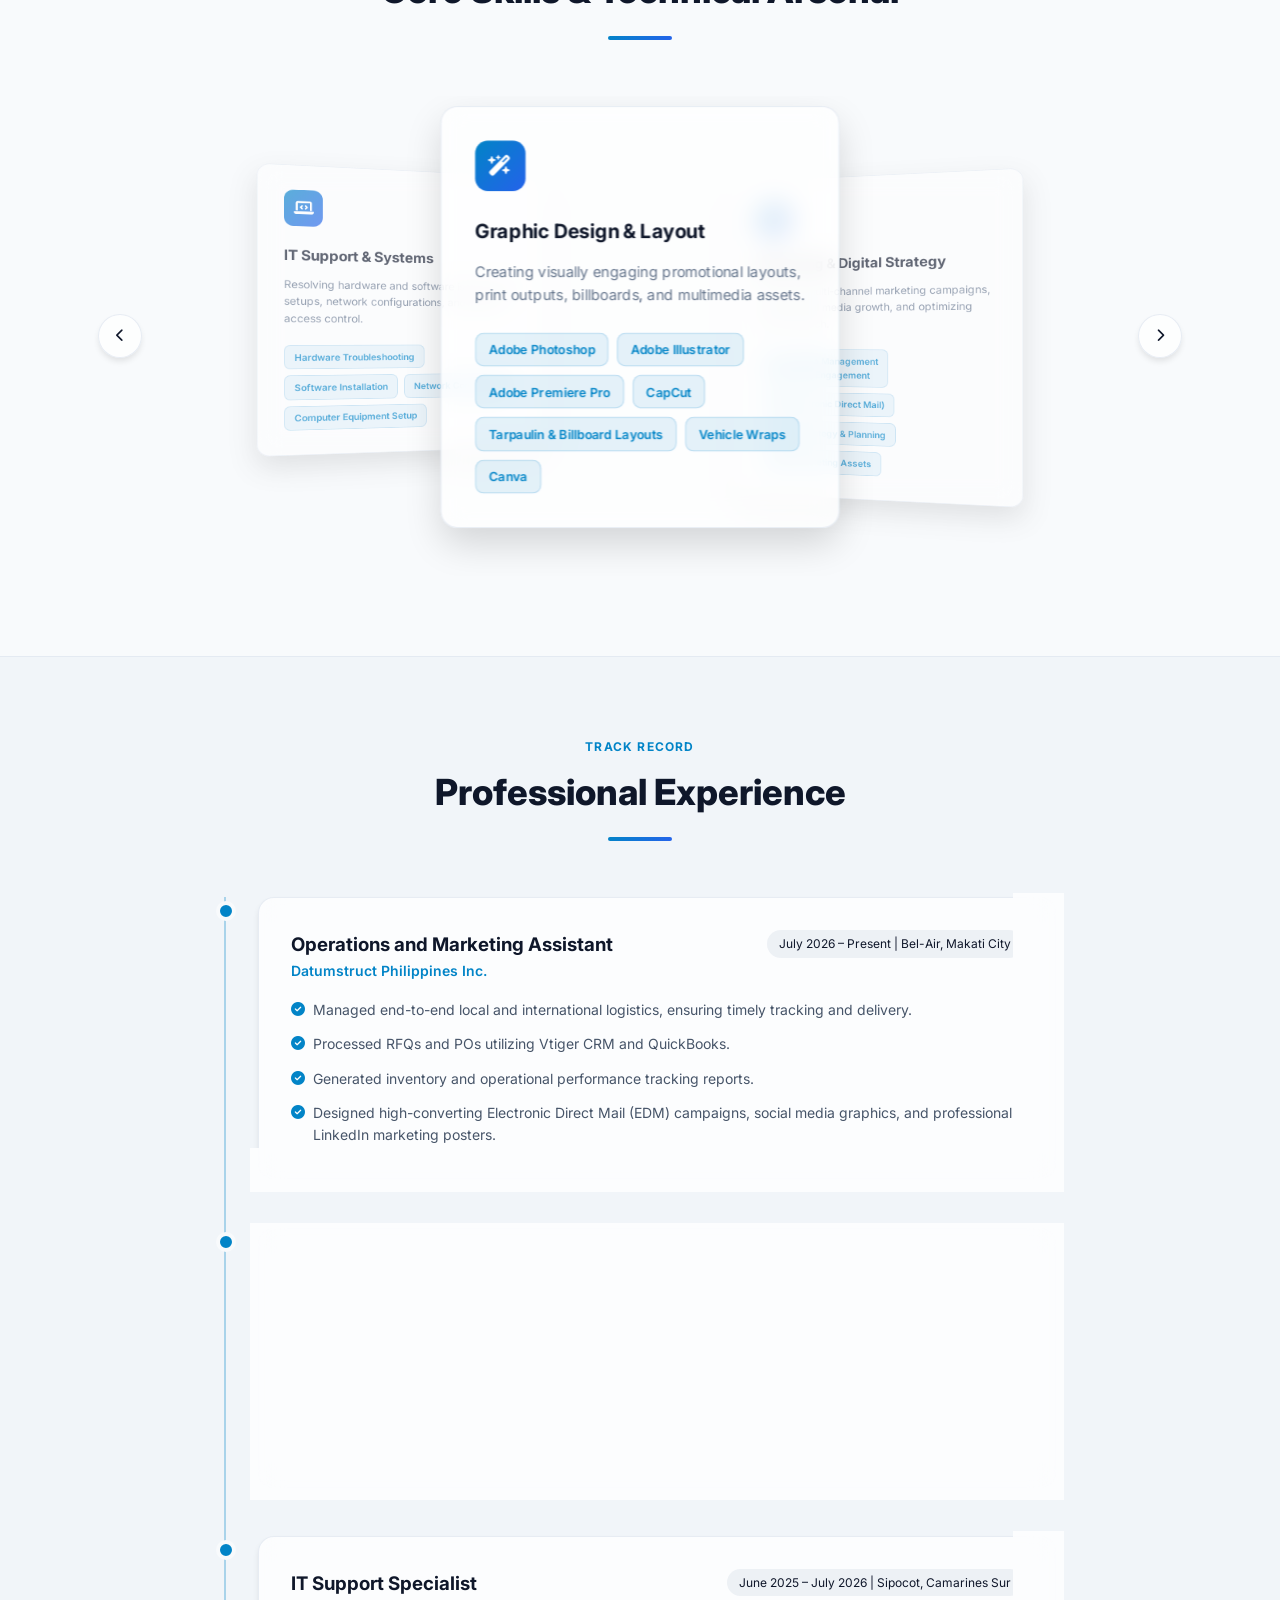
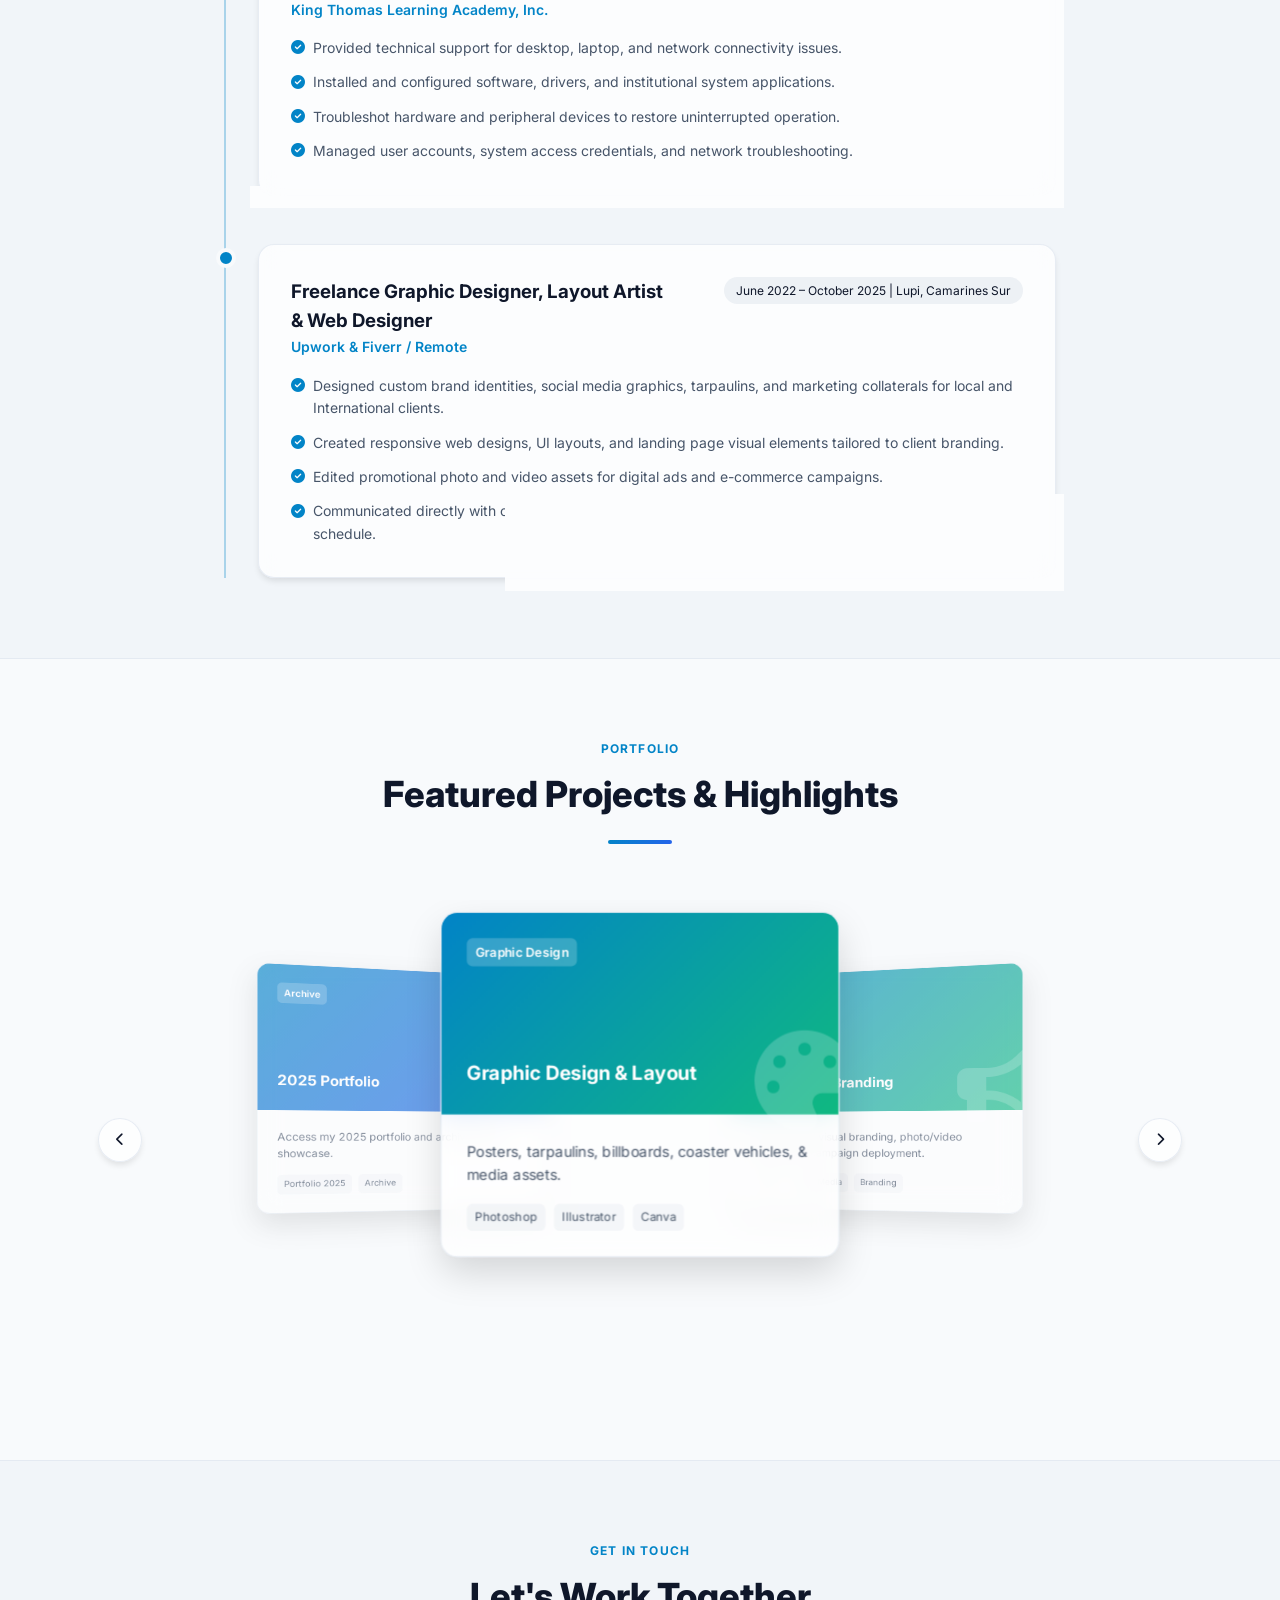
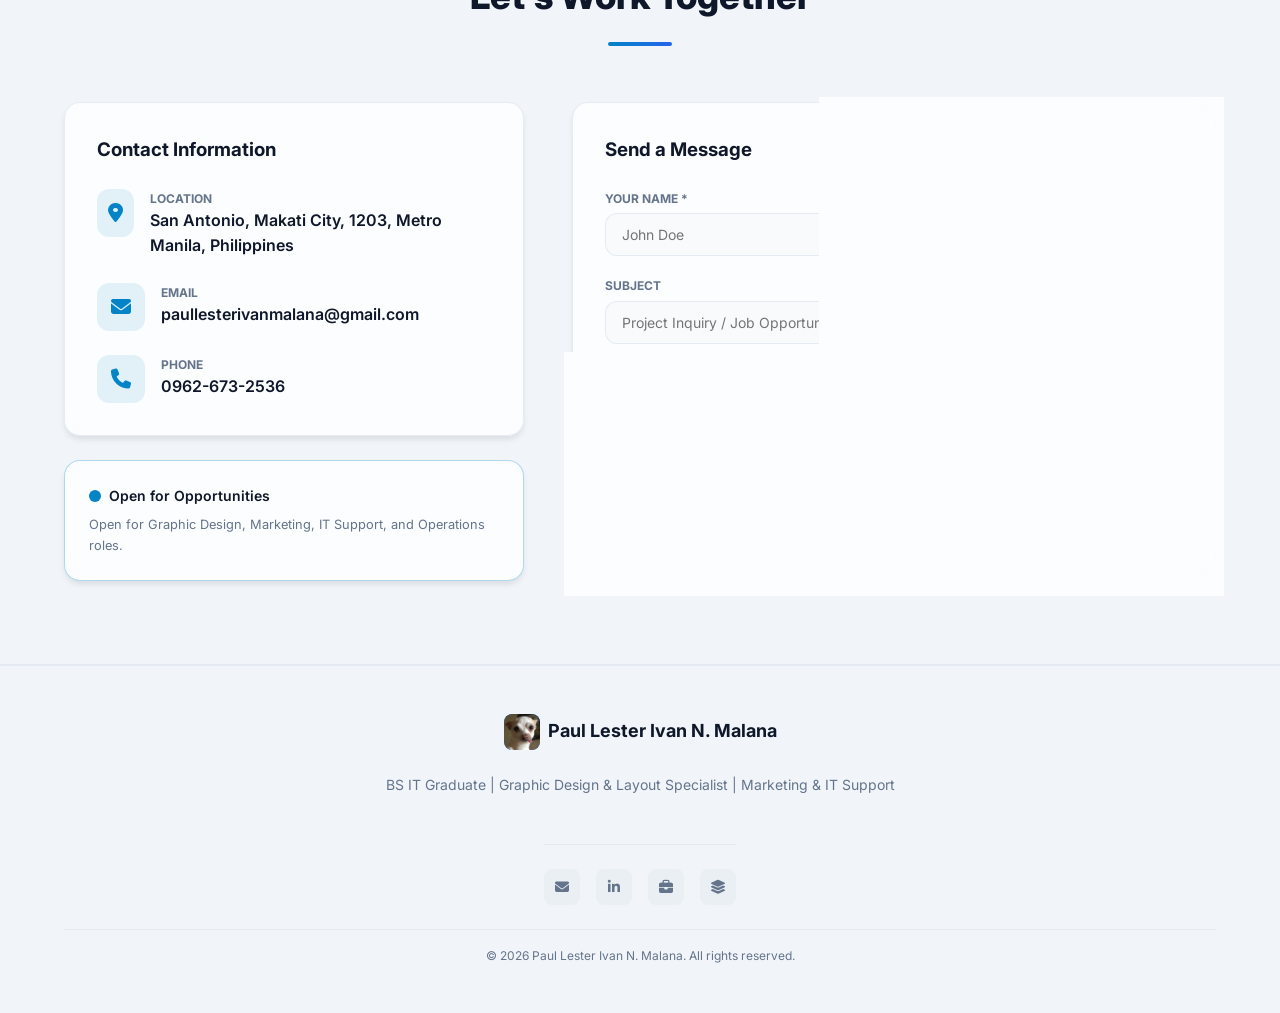
==== commit dfa5717a: "Added changes to PFP" ====
--- a/index.html
+++ b/index.html
@@ -119,7 +119,7 @@
                 <div class="hero-visual">
                     <div class="profile-card glass-card">
                         <div class="avatar-box">
-                            <img src="images/logo.jpg" alt="Paul Lester Ivan Emblem" class="avatar-img">
+                            <img src="Images/logo.jpg" alt="Paul Lester Ivan Emblem" class="avatar-img">
                         </div>
                         <div class="profile-info">
                             <h3>Paul Lester Ivan N. Malana</h3>
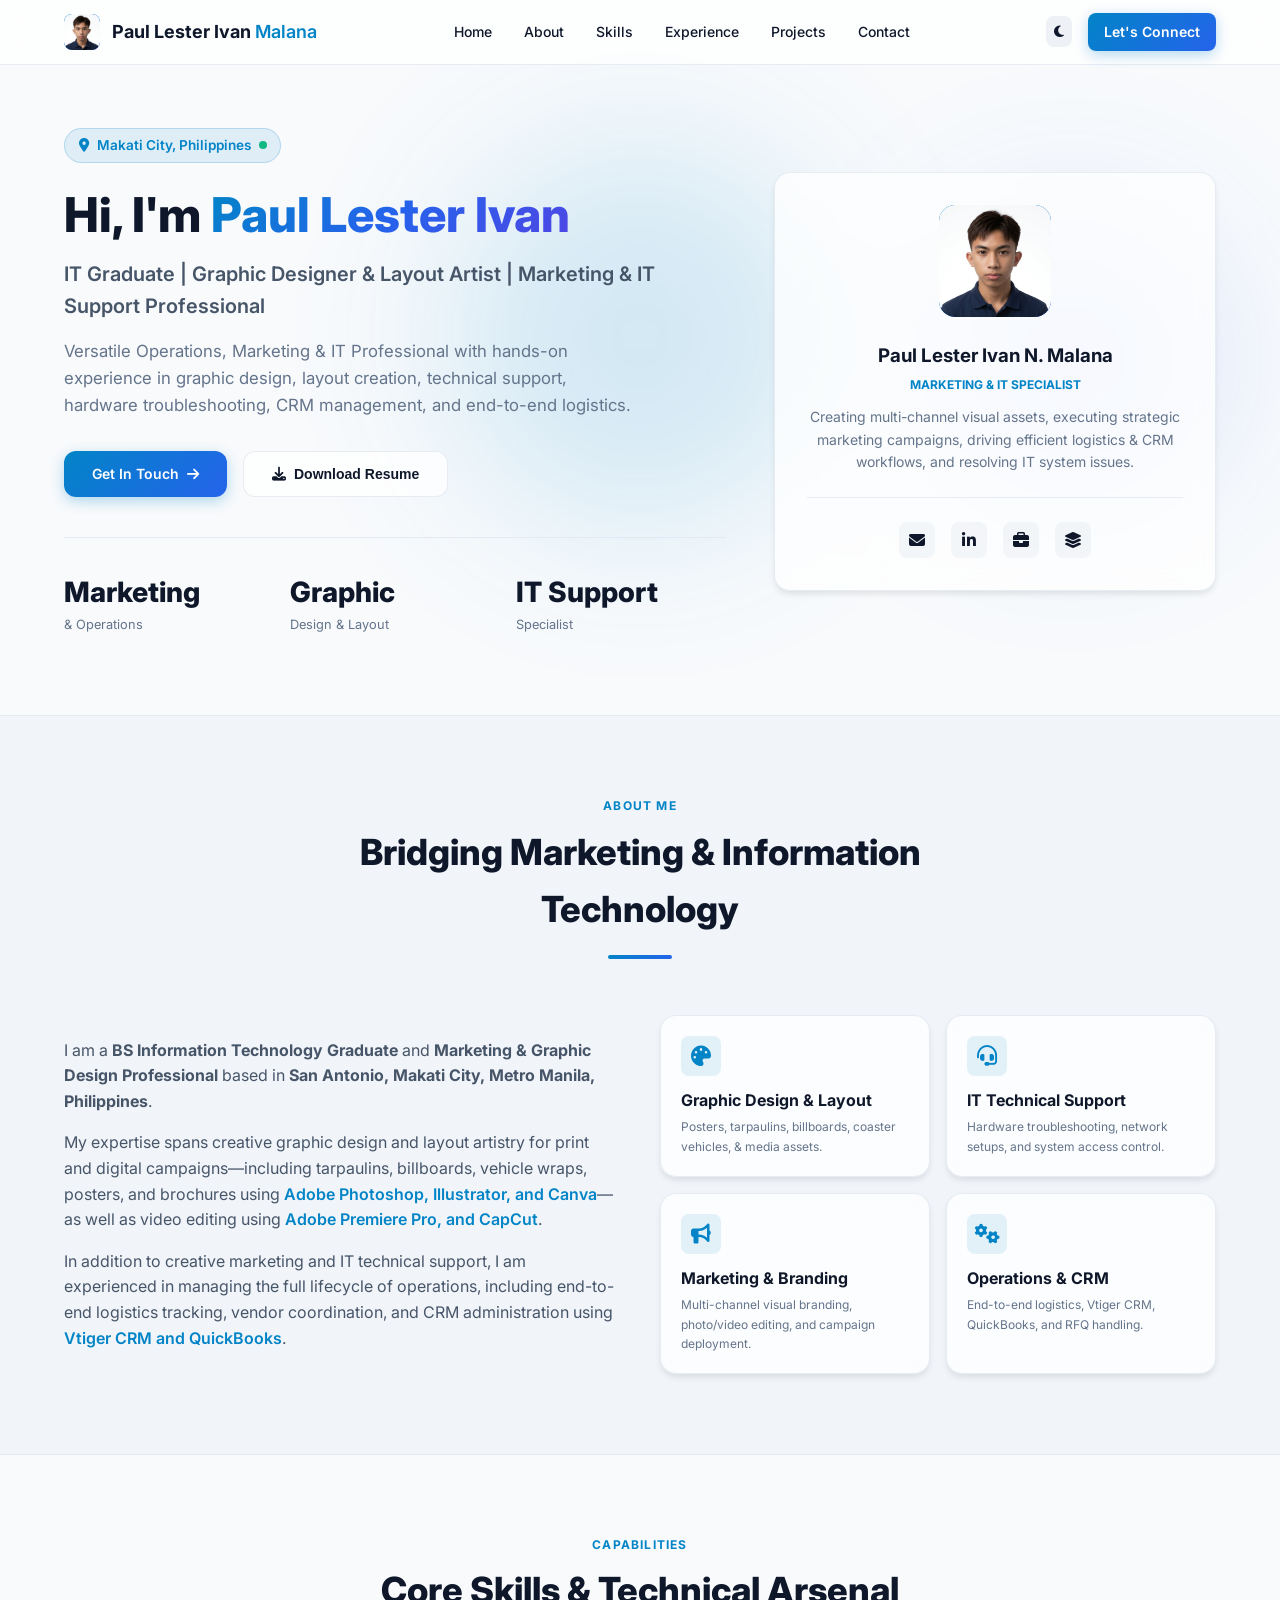
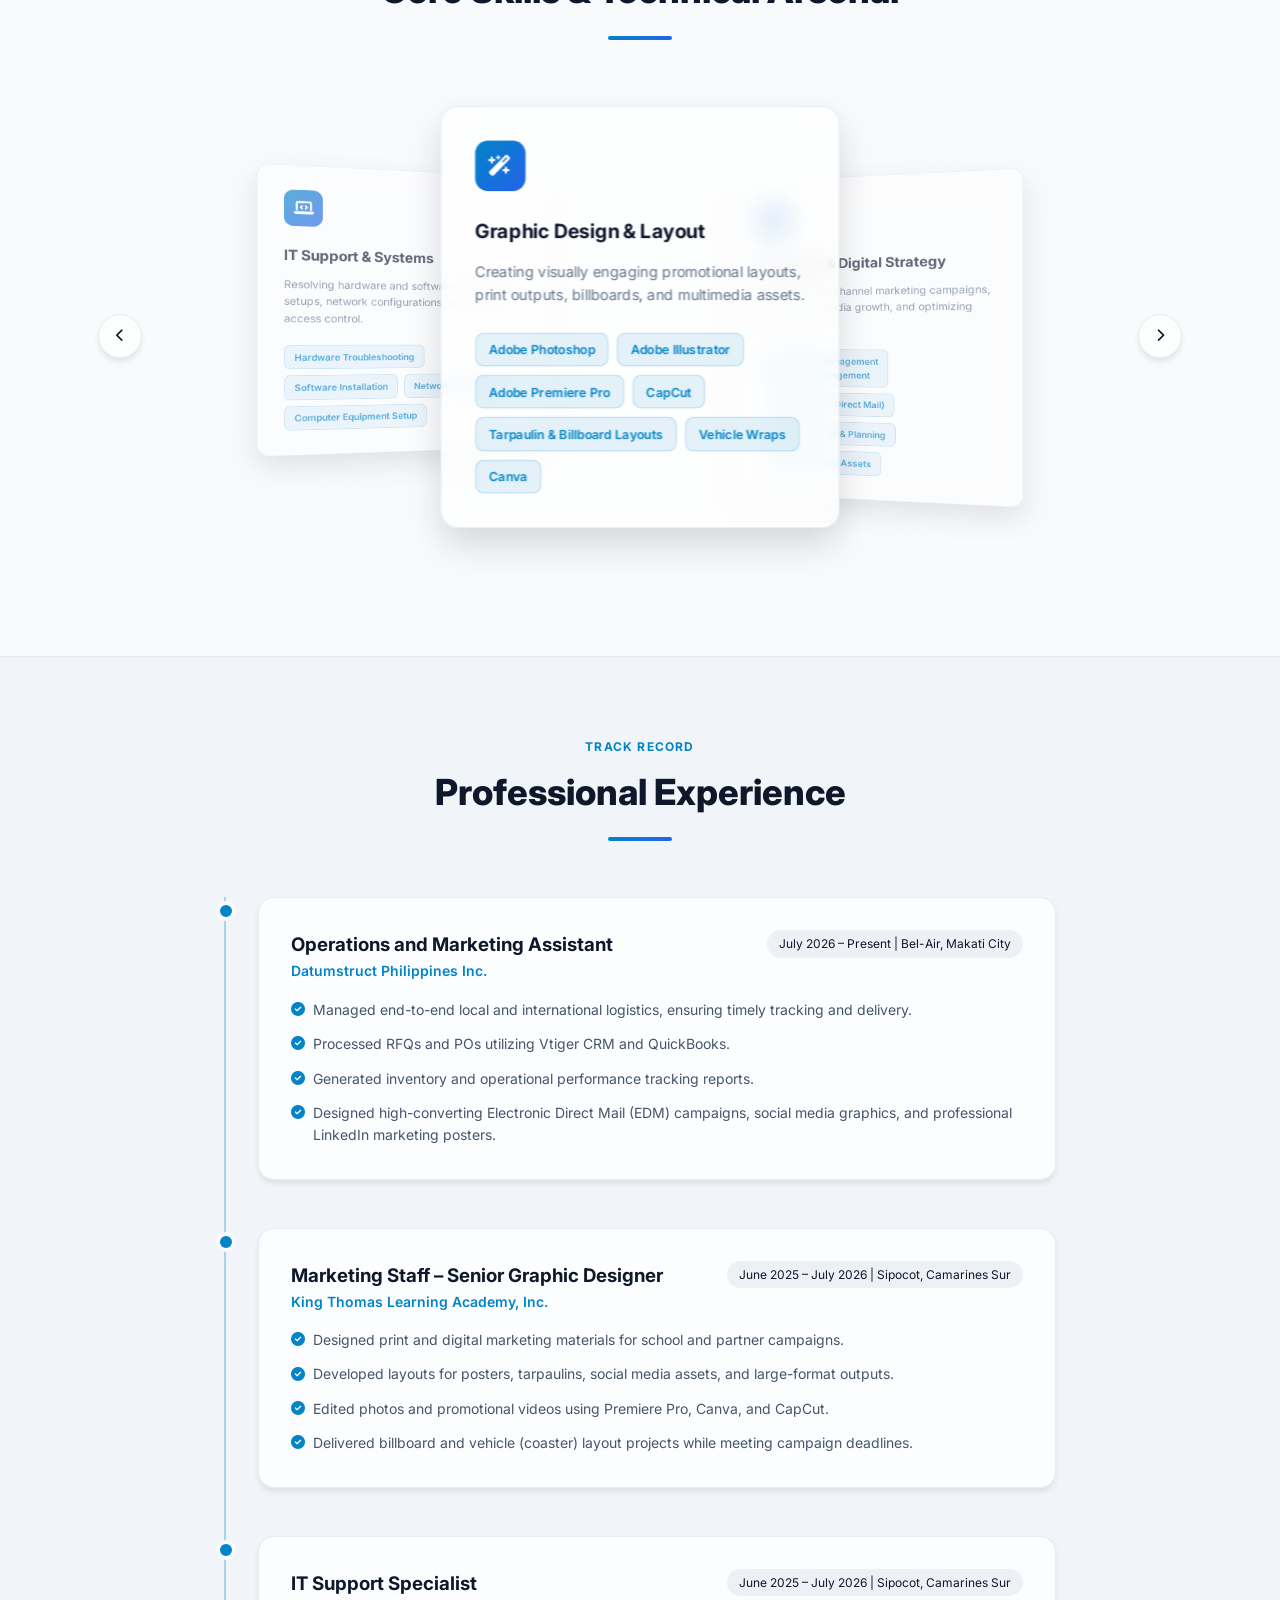
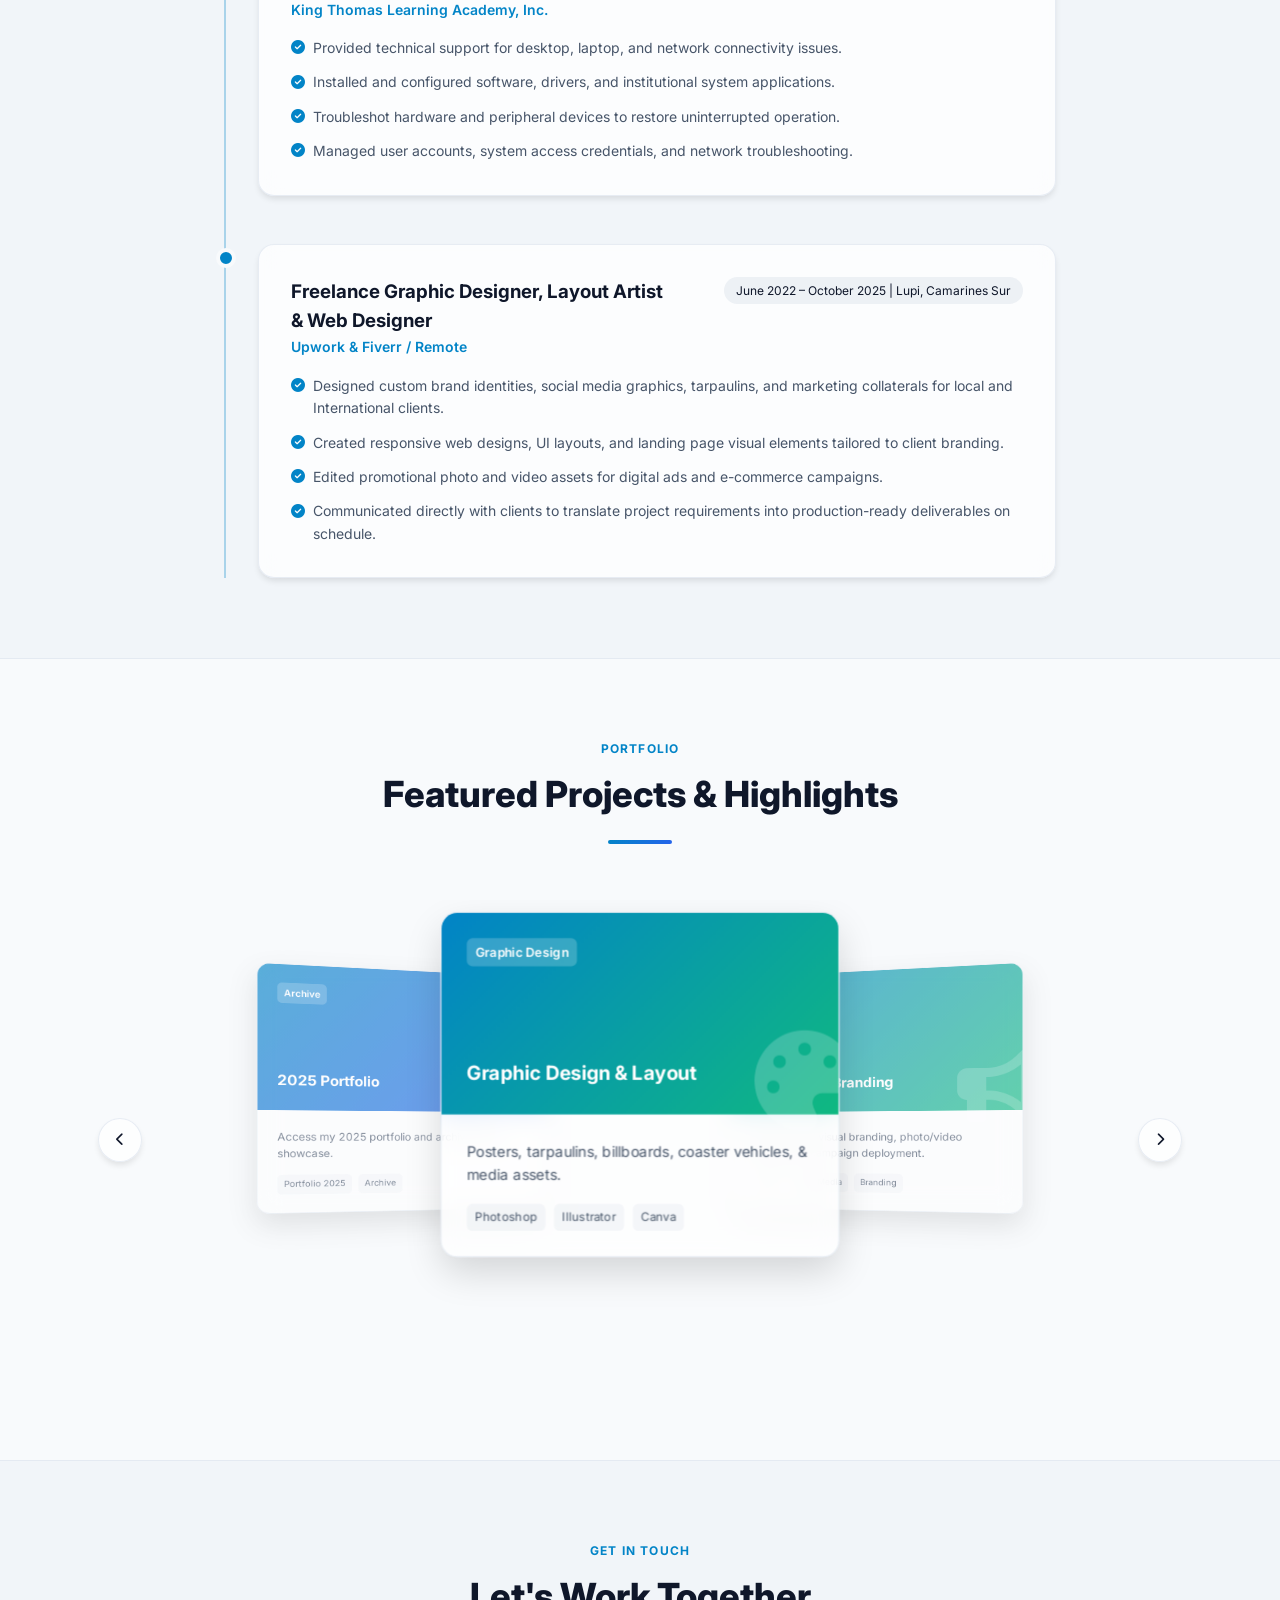
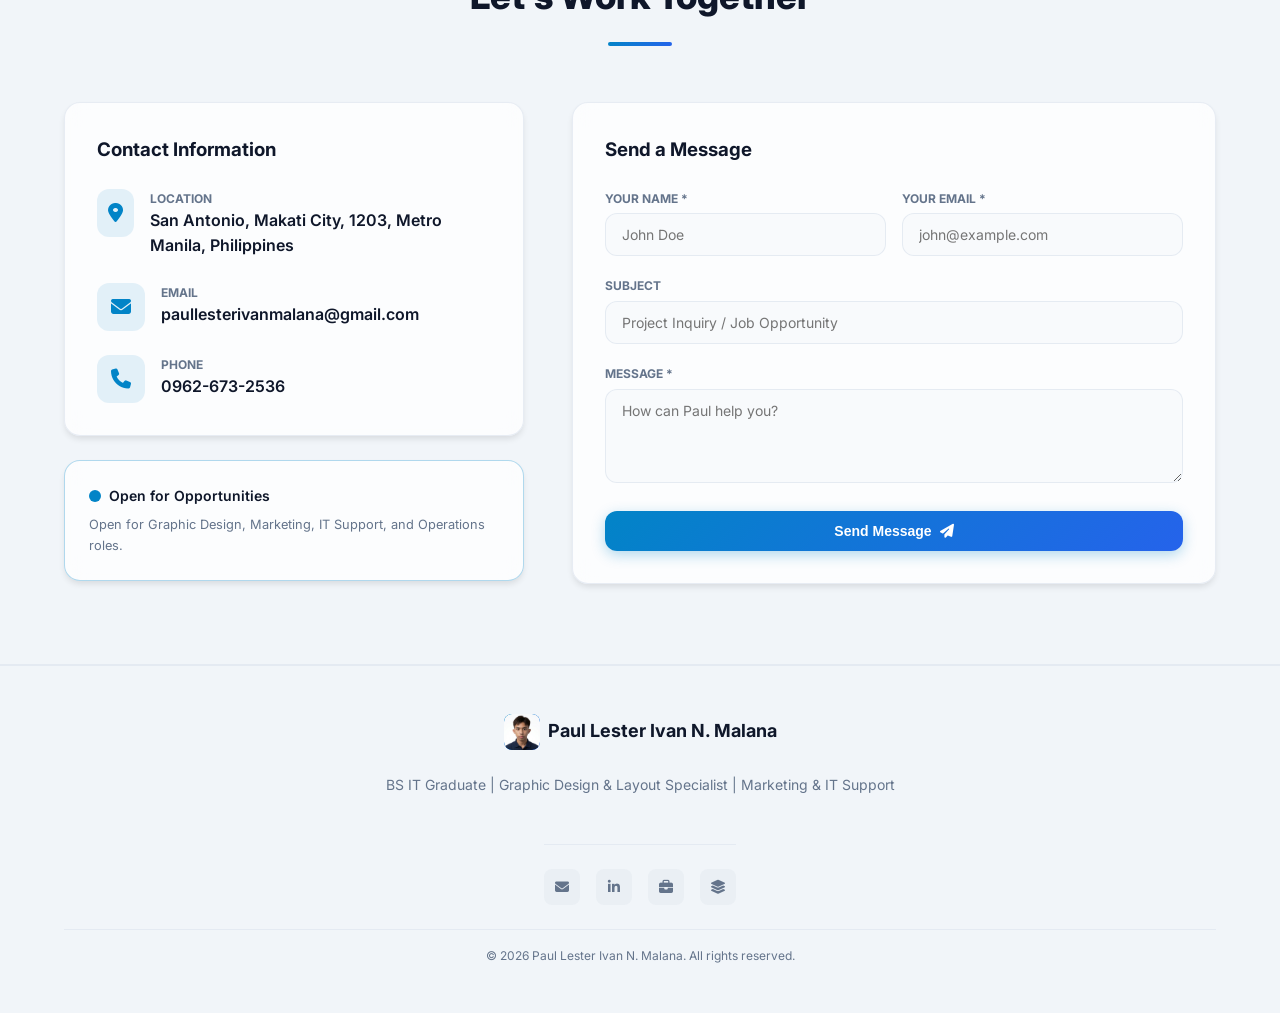
==== commit 9bbd2fa8: "Upadted the Profile" ====
--- a/index.html
+++ b/index.html
@@ -18,7 +18,7 @@
         <div class="nav-container">
             <a href="#home" class="brand-logo">
                 <div class="logo-badge">
-                    <img src="Images/logo.jpg" alt="PM Emblem" class="logo-img">
+                    <img src="Images/profile/profile.jpeg" alt="PM Emblem" class="logo-img">
                 </div>
                 <span class="logo-text">
                     Paul Lester Ivan <span class="highlight-text">Malana</span>
@@ -119,7 +119,7 @@
                 <div class="hero-visual">
                     <div class="profile-card glass-card">
                         <div class="avatar-box">
-                            <img src="Images/logo.jpg" alt="Paul Lester Ivan Emblem" class="avatar-img">
+                            <img src="Images/profile/profile.jpeg" alt="Paul Lester Ivan Emblem" class="avatar-img">
                         </div>
                         <div class="profile-info">
                             <h3>Paul Lester Ivan N. Malana</h3>
@@ -522,7 +522,7 @@
     <div class="container footer-content">
         <div class="footer-brand">
             <div class="logo-badge">
-                <img src="Images/logo.jpg" alt="PM Emblem" class="logo-img">
+                <img src="Images/profile/profile.jpeg" alt="PM Emblem" class="logo-img">
             </div>
             <span class="logo-text">Paul Lester Ivan N. Malana</span>
         </div>
